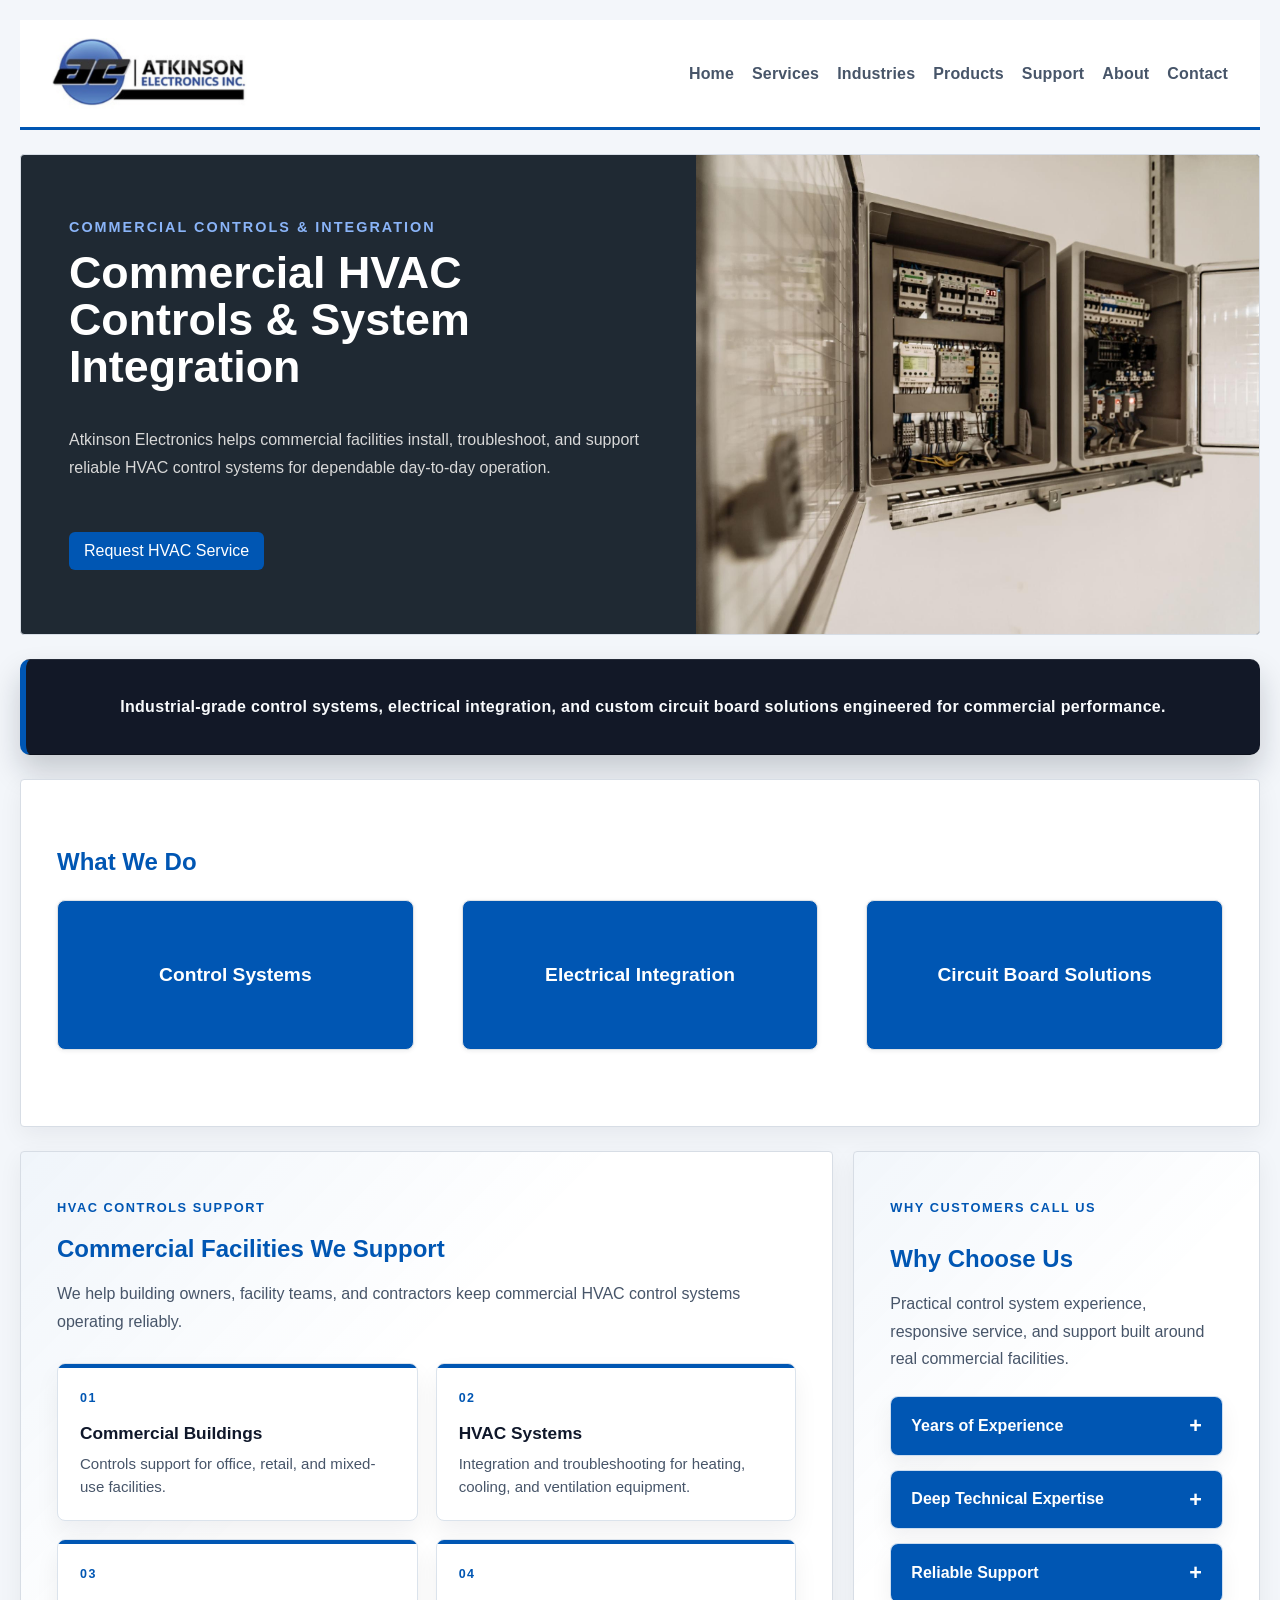
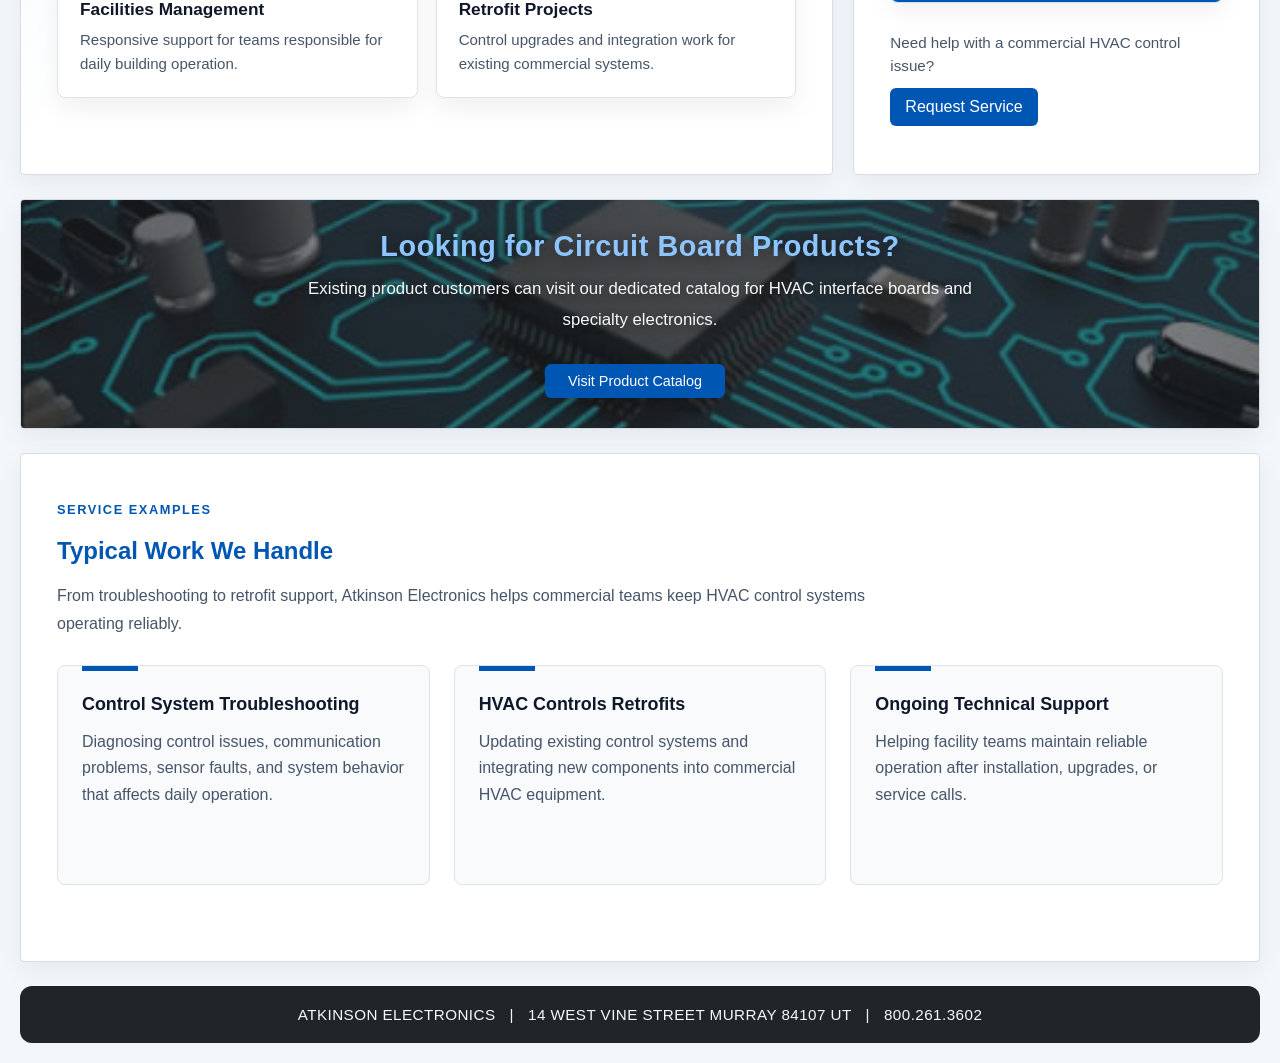
==== index.html @ 96c3cf8e "Changed website" ====
<!DOCTYPE html>
<html lang="en">
<head>
  <meta charset="UTF-8" />
  <meta name="viewport" content="width=device-width, initial-scale=1.0"/>
  <title>Atkinson Electronics</title>
  <link rel="stylesheet" href="styles.css">
</head>
<body>
  <div class="container">
    <header class="topbar">
      <div class="brand-row">
        <a href="index.html"><img src="images/logo.png" alt="Atkinson Electronics Logo" class="logo"></a>
      </div>
      <button class="nav-toggle" type="button" aria-expanded="false" aria-controls="site-nav">
        Menu
      </button>
      <nav class="nav" id="site-nav">
        <a href="index.html" class="nav-item">Home</a>
        <a href="services.html" class="nav-item">Services</a>
        <a href="industries.html" class="nav-item">Industries</a>
        <a href="products.html" class="nav-item">Products</a>
        <a href="support.html" class="nav-item">Support</a>
        <a href="about.html" class="nav-item">About</a>
        <a href="contact.html" class="nav-item">Contact</a>
      </nav>
    </header>

    <section class="section hero-section">
      <div class="hero-copy">
        <div class="eyebrow">Commercial Controls & Integration</div>
        <h2>Commercial HVAC Controls & System Integration</h2>
        <p>Atkinson Electronics helps commercial facilities install, troubleshoot, and support reliable HVAC control systems for dependable day-to-day operation.</p>
        <div class="hero-actions">
          <a href="contact.html" class="btn">Request HVAC Service</a>
        </div>
      </div>
      <div class="hero-image">
        <img src="images/controlBox.jpeg" alt="Control Box">
      </div>
    </section>

    <section class="industrial-strip">
      <p>Industrial-grade control systems, electrical integration, and custom circuit board solutions engineered for commercial performance.</p>
    </section>

    <section class="section">
      <h2>What We Do</h2>
      <div class="grid grid-3">
        <div class="flip-card" tabindex="0">
          <div class="flip-card-inner">
            <div class="flip-card-face flip-card-front">
              <h3>Control Systems</h3>
            </div>
            <div class="flip-card-face flip-card-back">
              <p>Custom control solutions for automation and efficiency.</p>
            </div>
          </div>
        </div>
        <div class="flip-card" tabindex="0">
          <div class="flip-card-inner">
            <div class="flip-card-face flip-card-front">
              <h3>Electrical Integration</h3>
            </div>
            <div class="flip-card-face flip-card-back">
              <p>Seamless integration of electrical components.</p>
            </div>
          </div>
        </div>
        <div class="flip-card" tabindex="0">
          <div class="flip-card-inner">
            <div class="flip-card-face flip-card-front">
              <h3>Circuit Board Solutions</h3>
            </div>
            <div class="flip-card-face flip-card-back">
              <p>Design and manufacturing of specialty circuit boards.</p>
            </div>
          </div>
        </div>
      </div>
    </section>

    <section class="grid grid-2 home-info-grid">
      <div class="section support-section">
        <p class="section-kicker">HVAC controls support</p>
        <h2>Commercial Facilities We Support</h2>
        <p class="section-intro">We help building owners, facility teams, and contractors keep commercial HVAC control systems operating reliably.</p>
        <div class="grid support-grid">
          <div class="support-card">
            <span class="support-label">01</span>
            <h3>Commercial Buildings</h3>
            <p>Controls support for office, retail, and mixed-use facilities.</p>
          </div>
          <div class="support-card">
            <span class="support-label">02</span>
            <h3>HVAC Systems</h3>
            <p>Integration and troubleshooting for heating, cooling, and ventilation equipment.</p>
          </div>
          <div class="support-card">
            <span class="support-label">03</span>
            <h3>Facilities Management</h3>
            <p>Responsive support for teams responsible for daily building operation.</p>
          </div>
          <div class="support-card">
            <span class="support-label">04</span>
            <h3>Retrofit Projects</h3>
            <p>Control upgrades and integration work for existing commercial systems.</p>
          </div>
        </div>
      </div>
      <div class="section why-choose-section">
        <p class="section-kicker">Why customers call us</p>
        <h2>Why Choose Us</h2>
        <p class="section-intro">Practical control system experience, responsive service, and support built around real commercial facilities.</p>
        <div class="accordion">
          <details class="accordion-item">
            <summary>Years of Experience</summary>
            <p>Hands-on experience across commercial controls, HVAC systems, electrical integration, and specialty electronics.</p>
          </details>
          <details class="accordion-item">
            <summary>Deep Technical Expertise</summary>
            <p>Practical knowledge for designing, troubleshooting, and integrating control systems built for reliable daily operation.</p>
          </details>
          <details class="accordion-item">
            <summary>Reliable Support</summary>
            <p>Responsive service and ongoing technical support to help keep your systems running smoothly after installation.</p>
          </details>
        </div>
        <div class="why-cta">
          <p>Need help with a commercial HVAC control issue?</p>
          <a href="contact.html" class="btn">Request Service</a>
        </div>
      </div>
    </section>

    <section class="section section-bg-circuit-board">
      <h2>Looking for Circuit Board Products?</h2>
      <p>Existing product customers can visit our dedicated catalog for HVAC interface boards and specialty electronics.</p>
      <a href="https://atkinsonelectronics.com/" class="btn" target="_blank" rel="noopener">Visit Product Catalog</a>
    </section>

    <section class="section">
      <p class="section-kicker">Service examples</p>
      <h2>Typical Work We Handle</h2>
      <p class="section-intro">From troubleshooting to retrofit support, Atkinson Electronics helps commercial teams keep HVAC control systems operating reliably.</p>
      <div class="grid grid-3 work-grid">
        <div class="work-card">
          <h3>Control System Troubleshooting</h3>
          <p>Diagnosing control issues, communication problems, sensor faults, and system behavior that affects daily operation.</p>
        </div>
        <div class="work-card">
          <h3>HVAC Controls Retrofits</h3>
          <p>Updating existing control systems and integrating new components into commercial HVAC equipment.</p>
        </div>
        <div class="work-card">
          <h3>Ongoing Technical Support</h3>
          <p>Helping facility teams maintain reliable operation after installation, upgrades, or service calls.</p>
        </div>
      </div>
    </section>

    <footer class="site-footer">
      <p class="footer-text">ATKINSON ELECTRONICS &nbsp; | &nbsp; 14 WEST VINE STREET MURRAY 84107 UT &nbsp; | &nbsp; 800.261.3602</p>
    </footer>
  </div>
  <script src="script.js"></script>
</body>
</html>
---- styles.css ----
body {
  font-family: Arial, sans-serif;
  background: #f3f6fa;
  margin: 0;
  padding: 20px;
  color: #212529;
}

* {
  box-sizing: border-box;
}

img {
  display: block;
  max-width: 100%;
}

.container {
  max-width: 1280px;
  margin: auto;
  display: flex;
  flex-direction: column;
  gap: 24px;
  overflow: visible;
}

.section {
  background: white;
  padding: 48px 36px;
  border-radius: 4px;
  box-shadow: 0 8px 24px rgba(15,23,42,0.06);
  border: 1px solid #d7dde5;
}

.section > .grid {
  margin-top: 24px;
  margin-bottom: 28px;
}

.topbar {
  display: flex;
  align-items: center;
  justify-content: space-between;
  background: #ffffff;
  padding: 18px 32px;
  border-radius: 0;
  border-bottom: 3px solid #0056b3;
  box-shadow: none;
}

.brand-row {
  display: flex;
  align-items: center;
  gap: 18px;
}

.logo {
  max-width: 200px;
  height: auto;
}

.brand-row h1 {
  margin: 0;
  color: #0f172a;
  font-size: 1.55rem;
}

.brand-row p {
  margin: 4px 0 0;
  color: #475569;
  font-size: 0.95rem;
}
.hero-section {
  display: grid;
  grid-template-columns: 1.2fr 1fr;
  align-items: stretch;
  gap: 0;
  padding: 0;
  background: #1f2933;
  color: #fff;
  min-height: 430px;
  overflow: hidden;
  border-radius: 4px;
  box-shadow: none;
  width: 100%;
  margin: 0;
}

.hero-copy {
  padding: 64px 48px;
  display: flex;
  flex-direction: column;
  justify-content: center;
}

.hero-copy .eyebrow {
  display: inline-block;
  margin-bottom: 14px;
  color: #8ab4f8;
  font-size: 0.9rem;
  font-weight: 700;
  letter-spacing: 0.14em;
  text-transform: uppercase;
}

.hero-copy h2 {
  font-size: 2.8rem;
  line-height: 1.05;
  margin: 0 0 20px;
  color: #ffffff;
}

.hero-copy p {
  color: #d8d8d8;
  font-size: 1rem;
  line-height: 1.75;
  max-width: 620px;
}

.hero-actions {
  margin-top: 24px;
}

.hero-image {
  display: block;
  overflow: hidden;
  margin: 0;
  border-radius: 0;
}

.hero-image img {
  width: 100%;
  height: 100%;
  object-fit: cover;
  border-radius: 0;
}
.industrial-strip {
  background: #121827;
  color: #f8fafc;
  padding: 22px 28px;
  border-radius: 10px;
  border-left: 6px solid #0056b3;
  border-top: 1px solid rgba(255,255,255,0.08);
  border-bottom: 1px solid rgba(0,0,0,0.28);
  text-align: center;
  font-size: 1rem;
  font-weight: 600;
  letter-spacing: 0.02em;
  box-shadow: 0 16px 30px rgba(15,23,42,0.2);
}

@media (max-width: 900px) {
  .hero-section {
    grid-template-columns: 1fr;
    min-height: 0;
  }

  .hero-image {
    min-height: 260px;
  }

  .hero-image img {
    min-height: 260px;
  }
}

.grid {
  display: grid;
  gap: 20px;
}

.grid > * {
  min-width: 0;
}

.grid-2 {
  grid-template-columns: 2fr 1fr;
}

.grid-3 {
  grid-template-columns: repeat(auto-fit, minmax(min(100%, 260px), 1fr));
  gap: 48px;
  justify-items: stretch;
}

.flip-card {
  perspective: 2200px;
  width: 100%;
  height: 150px;
  position: relative;
  z-index: 1;
}

.flip-card:hover,
.flip-card:focus-within {
  z-index: 10;
}

.flip-card-inner {
  position: relative;
  width: 100%;
  height: 100%;
  transition: transform 0.6s ease;
  transform-style: preserve-3d;
  transform-origin: center center;
}

.flip-card:hover .flip-card-inner,
.flip-card:focus-within .flip-card-inner {
  transform: rotateY(180deg);
}

.flip-card-face {
  position: absolute;
  top: 0;
  left: 0;
  box-sizing: border-box;
  width: 100%;
  height: 100%;
  display: flex;
  align-items: center;
  justify-content: center;
  padding: 18px;
  border-radius: 8px;
  border: 1px solid #dee2e6;
  background: #0056b3;
  box-shadow: 0 1px 4px rgba(15,23,42,0.08);
  backface-visibility: hidden;
  -webkit-backface-visibility: hidden;

}

.flip-card-front {
  color: #ffffff;
}

.flip-card-front h3 {
  margin: 0;
  font-size: 1.2rem;
}

.flip-card-back {
  transform: rotateY(180deg);
  background: #004a99;
  color: #ffffff;
}

.flip-card-back p {
  margin: 0;
  line-height: 1.7;
}

.card {
  background: #f8f9fa;
  border: 1px solid #dee2e6;
  padding: 15px;
  border-radius: 8px;
  text-align: center;
}

.section-intro {
  max-width: 820px;
  margin: -2px 0 28px;
  color: #475569;
  line-height: 1.7;
}

.section-kicker {
  margin: 0 0 10px;
  color: #0056b3;
  font-size: 0.8rem;
  font-weight: 800;
  letter-spacing: 0.12em;
  text-transform: uppercase;
}

.support-section {
  background:
    linear-gradient(135deg, rgba(0, 86, 179, 0.06), rgba(255, 255, 255, 0) 42%),
    #ffffff;
}

.support-grid {
  grid-template-columns: repeat(2, minmax(0, 1fr));
  gap: 18px;
}

.support-card {
  position: relative;
  overflow: hidden;
  min-height: 150px;
  background: #ffffff;
  border: 1px solid #dbe3ec;
  border-radius: 8px;
  padding: 24px 22px 22px;
  text-align: left;
  box-shadow: 0 12px 24px rgba(15, 23, 42, 0.06);
}

.support-card::before {
  content: "";
  position: absolute;
  inset: 0 0 auto;
  height: 4px;
  background: #0056b3;
}

.support-label {
  display: inline-block;
  margin-bottom: 18px;
  color: #0056b3;
  font-size: 0.78rem;
  font-weight: 800;
  letter-spacing: 0.12em;
}

.support-card h3 {
  margin: 0 0 8px;
  color: #0f172a;
  font-size: 1.08rem;
}

.support-card p {
  margin: 0;
  color: #475569;
  font-size: 0.94rem;
  line-height: 1.55;
}

.home-info-grid {
  align-items: stretch;
}

.home-info-grid > .section {
  height: 100%;
}

.why-choose-section {
  background:
    linear-gradient(135deg, rgba(0, 86, 179, 0.05), rgba(255, 255, 255, 0) 44%),
    #ffffff;
  display: flex;
  flex-direction: column;
}

.why-choose-section .section-intro {
  margin-bottom: 24px;
}

.why-cta {
  margin-top: auto;
  padding-top: 28px;
}

.why-cta p {
  margin: 0 0 10px;
  color: #475569;
  font-size: 0.95rem;
  line-height: 1.55;
}

.why-cta .btn {
  margin: 0;
}

.work-grid {
  gap: 24px;
}

.work-card {
  position: relative;
  min-height: 220px;
  background: #f8fafc;
  border: 1px solid #dbe3ec;
  border-radius: 8px;
  padding: 28px 24px;
  text-align: left;
  overflow: hidden;
}

.work-card::before {
  content: "";
  position: absolute;
  left: 24px;
  top: 0;
  width: 56px;
  height: 5px;
  background: #0056b3;
}

.work-card h3 {
  margin: 0 0 14px;
  color: #0f172a;
  font-size: 1.12rem;
}

.work-card p {
  margin: 0;
  color: #475569;
  line-height: 1.65;
}

.accordion {
  display: grid;
  gap: 14px;
}

.accordion-item {
  background: #ffffff;
  border: 1px solid rgba(0, 86, 179, 0.2);
  border-radius: 8px;
  overflow: hidden;
  box-shadow: 0 10px 22px rgba(15, 23, 42, 0.06);
}

.accordion-item summary {
  display: flex;
  align-items: center;
  justify-content: space-between;
  gap: 16px;
  padding: 18px 20px;
  background: #0056b3;
  color: #ffffff;
  font-weight: 700;
  cursor: pointer;
  list-style: none;
  outline: none;
  transition: background 0.2s ease;
}

.accordion-item summary::-webkit-details-marker {
  display: none;
}

.accordion-item summary:focus-visible {
  box-shadow: inset 0 0 0 3px rgba(255, 255, 255, 0.35);
}

.accordion-item summary::after {
  content: "+";
  flex: 0 0 auto;
  color: #ffffff;
  font-size: 1.35rem;
  line-height: 1;
}

.accordion-item summary:hover {
  background: #004a99;
}

.accordion-item[open] summary {
  background: linear-gradient(135deg, #004a99, #003f80);
  color: #ffffff;
}

.accordion-item[open] summary::after {
  content: "-";
  color: #ffffff;
}

.accordion-item p {
  margin: 0;
  padding: 18px 20px 20px;
  color: #334155;
  line-height: 1.65;
}

.btn {
  background: #0056b3;
  color: white;
  border: none;
  padding: 10px 15px;
  display: inline-block;
  border-radius: 6px;
  margin-right: 10px;
  margin-top: 10px;
  text-decoration: none;
  cursor: pointer;
}

.btn:hover {
  background: #004085;
}

.nav {
  display: flex;
  flex-wrap: wrap;
  gap: 18px;
  justify-content: flex-end;
  align-items: center;
}

.nav-toggle {
  display: none;
  background: #0056b3;
  color: #ffffff;
  border: 0;
  border-radius: 6px;
  padding: 10px 14px;
  font: inherit;
  font-weight: 700;
  cursor: pointer;
}

.nav-toggle:hover {
  background: #004085;
}

.nav-item {
  padding: 0;
  border-radius: 0;
  background: transparent;
  border: none;
  text-decoration: none;
  color: #475569;
  font-weight: 600;
  letter-spacing: 0.01em;
  transition: color 0.2s ease;
}

.nav-item:hover {
  color: #0f172a;
  text-decoration: underline;
}

h1, h2 {
  color: #0056b3;
  line-height: 1.15;
}

.section-bg-circuit-board {
  background: linear-gradient(rgba(33,37,41,0.6), rgba(33,37,41,0.6)), url("images/circuitBoard.png");
  background-size: cover;
  background-position: center;
  color: #f8f9fa;
  padding: 30px;
  min-height: 210px;
  display: flex;
  flex-direction: column;
  justify-content: center;
  align-items: center;
  text-align: center;
}

.section-bg-circuit-board h2 {
  font-size: 1.8rem;
  font-weight: 800;
  margin: 0 0 0.7rem;
  color: #8ec5ff;
  text-shadow: 0 3px 15px rgba(0,0,0,0.45);
  letter-spacing: 0.02em;
}

.section-bg-circuit-board p {
  font-size: 1.05rem;
  line-height: 1.8;
  max-width: 720px;
  text-shadow: 0 2px 10px rgba(0,0,0,0.35);
  margin: 0 auto 1.2rem;
}

.section-bg-circuit-board .btn {
  background: #0056b3;
  color: white;
  box-shadow: 0 6px 18px rgba(0,0,0,0.18);
  padding: 9px 16px;
  font-size: 0.9rem;
  min-width: 180px;
}

.section-bg-circuit-board .btn:hover {
  background: #004085;
}

.site-footer {
  background: #212529;
  color: #f8f9fa;
  text-align: center;
  padding: 20px;
  border-radius: 12px;
}

.footer-text {
  margin: 0;
  font-size: 0.95rem;
  letter-spacing: 0.03em;
  overflow-wrap: anywhere;
}

@media (max-width: 900px) {
  body {
    padding: 14px;
  }

  .container {
    gap: 18px;
  }

  .topbar {
    flex-direction: column;
    align-items: center;
    gap: 18px;
    padding: 18px;
  }

  .logo {
    max-width: 180px;
  }

  .nav {
    justify-content: center;
    gap: 10px 16px;
  }

  .nav-item {
    font-size: 0.95rem;
  }

  .section {
    padding: 34px 24px;
  }

  .hero-copy {
    padding: 42px 28px;
  }

  .hero-copy h2 {
    font-size: 2.15rem;
  }

  .grid-2 {
    grid-template-columns: 1fr;
  }

  .grid-3 {
    gap: 20px;
  }

  .support-grid {
    grid-template-columns: 1fr;
  }

  .section-bg-circuit-board h2 {
    font-size: 1.7rem;
  }
}

@media (max-width: 560px) {
  body {
    padding: 10px;
  }

  .container {
    gap: 14px;
  }

  .topbar {
    align-items: stretch;
    gap: 12px;
    padding: 16px 12px;
  }

  .brand-row {
    justify-content: center;
  }

  .nav-toggle {
    display: block;
    width: 100%;
  }

  .nav {
    display: none;
    width: 100%;
    gap: 0;
    border: 1px solid #d7dde5;
    border-radius: 8px;
    overflow: hidden;
  }

  .nav.is-open {
    display: grid;
  }

  .nav-item {
    display: block;
    padding: 12px 14px;
    background: #ffffff;
    border-bottom: 1px solid #e5e7eb;
    font-size: 0.9rem;
  }

  .nav-item:last-child {
    border-bottom: 0;
  }

  .nav-item:hover {
    background: #f8fafc;
    text-decoration: none;
  }

  .section {
    padding: 28px 18px;
  }

  .section > .grid {
    margin-bottom: 12px;
  }

  .section-intro {
    margin-bottom: 22px;
  }

  .support-card {
    min-height: 0;
    padding: 22px 18px 20px;
  }

  .support-label {
    margin-bottom: 14px;
  }

  .why-cta {
    padding-top: 22px;
  }

  .hero-copy {
    padding: 34px 22px;
  }

  .hero-copy .eyebrow {
    font-size: 0.78rem;
    line-height: 1.4;
  }

  .hero-copy h2 {
    font-size: 1.85rem;
    line-height: 1.12;
  }

  .hero-copy p {
    font-size: 0.95rem;
    line-height: 1.65;
  }

  .hero-actions {
    display: grid;
    gap: 10px;
  }

  .btn {
    width: 100%;
    margin: 0;
    text-align: center;
  }

  .hero-image {
    min-height: 220px;
  }

  .hero-image img {
    min-height: 220px;
  }

  .industrial-strip {
    padding: 18px;
    font-size: 0.95rem;
  }

  .accordion-item summary {
    align-items: flex-start;
    padding: 14px;
    font-size: 0.98rem;
  }

  .accordion-item p {
    padding: 14px;
  }

  .section-bg-circuit-board {
    min-height: 190px;
    padding: 28px 20px;
  }

  .section-bg-circuit-board h2 {
    font-size: 1.45rem;
  }

  .footer-text {
    font-size: 0.82rem;
    line-height: 1.6;
  }
}
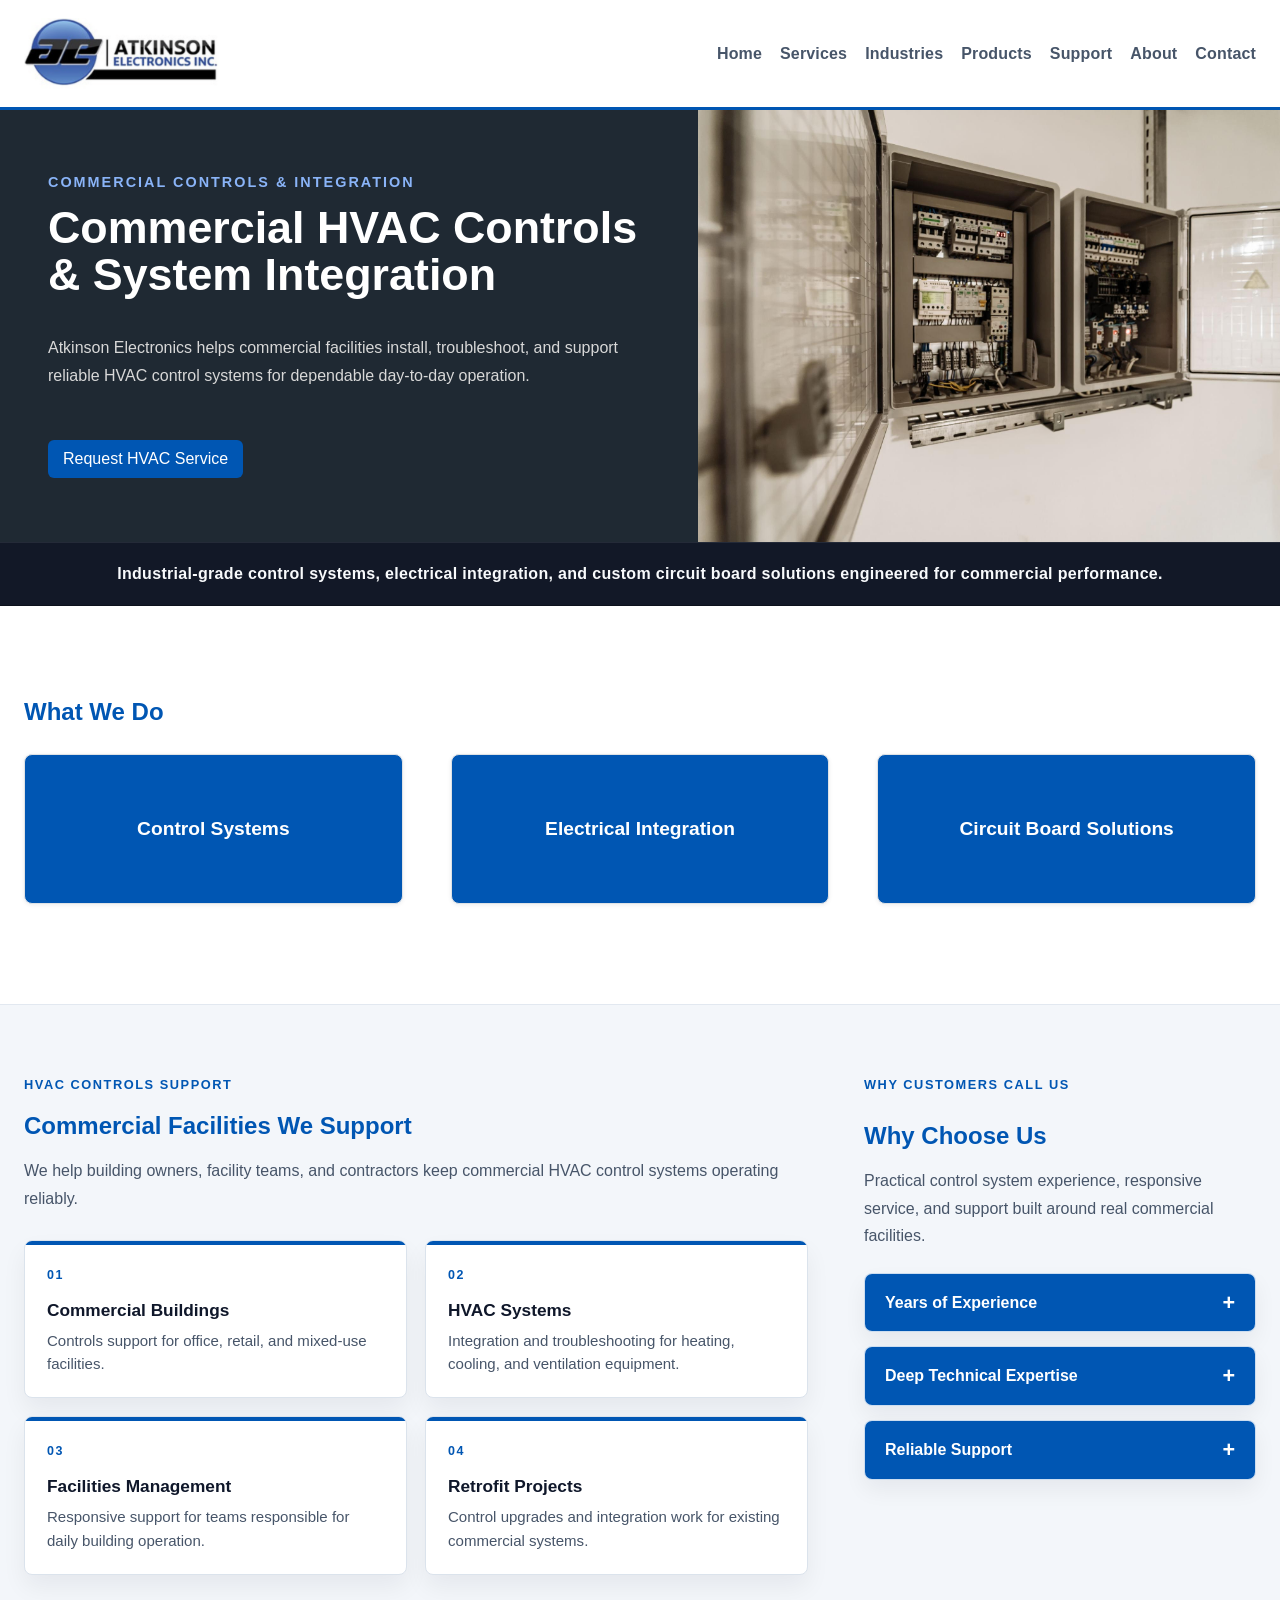
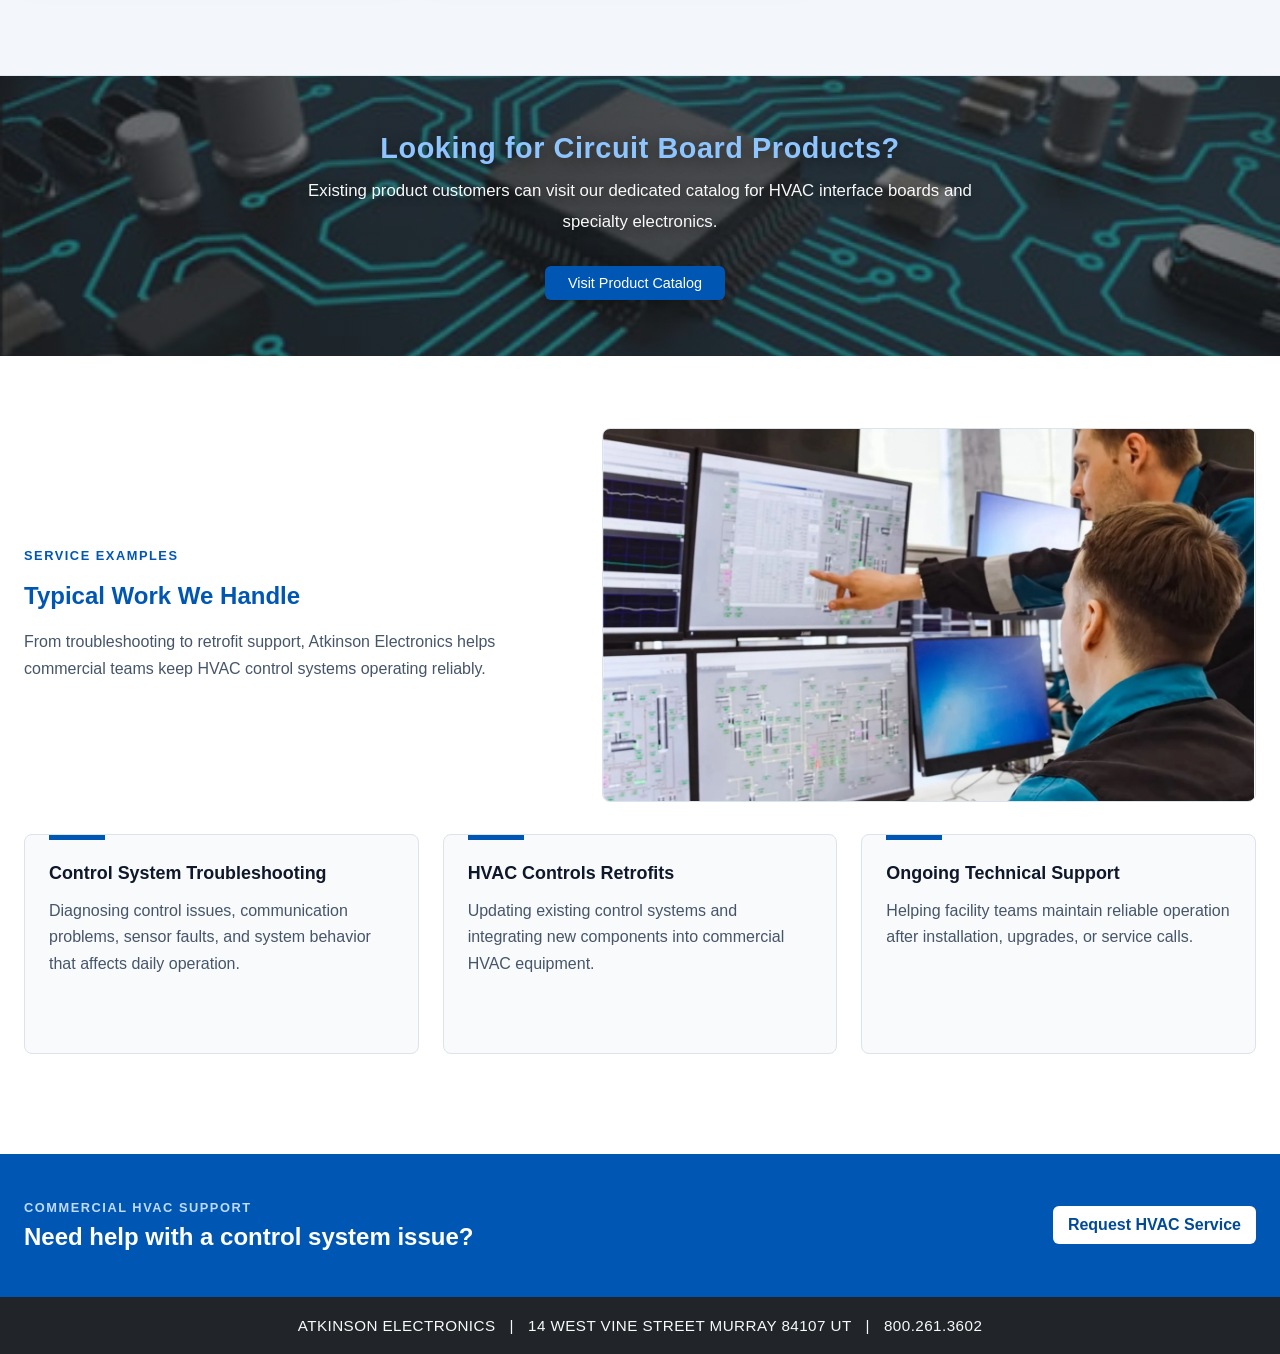
==== commit 630e144f: "Expanded home page, added picture" ====
--- a/index.html
+++ b/index.html
@@ -6,7 +6,7 @@
   <title>Atkinson Electronics</title>
   <link rel="stylesheet" href="styles.css">
 </head>
-<body>
+<body class="home-page">
   <div class="container">
     <header class="topbar">
       <div class="brand-row">
@@ -28,8 +28,8 @@
 
     <section class="section hero-section">
       <div class="hero-copy">
-        <div class="eyebrow">Commercial Controls & Integration</div>
-        <h2>Commercial HVAC Controls & System Integration</h2>
+        <div class="eyebrow">Commercial Controls &amp; Integration</div>
+        <h2>Commercial HVAC Controls &amp; System Integration</h2>
         <p>Atkinson Electronics helps commercial facilities install, troubleshoot, and support reliable HVAC control systems for dependable day-to-day operation.</p>
         <div class="hero-actions">
           <a href="contact.html" class="btn">Request HVAC Service</a>
@@ -44,7 +44,7 @@
       <p>Industrial-grade control systems, electrical integration, and custom circuit board solutions engineered for commercial performance.</p>
     </section>
 
-    <section class="section">
+    <section class="section what-we-do-section page-band-white">
       <h2>What We Do</h2>
       <div class="grid grid-3">
         <div class="flip-card" tabindex="0">
@@ -80,7 +80,7 @@
       </div>
     </section>
 
-    <section class="grid grid-2 home-info-grid">
+    <section class="grid grid-2 home-info-grid page-band-soft">
       <div class="section support-section">
         <p class="section-kicker">HVAC controls support</p>
         <h2>Commercial Facilities We Support</h2>
@@ -126,10 +126,6 @@
             <p>Responsive service and ongoing technical support to help keep your systems running smoothly after installation.</p>
           </details>
         </div>
-        <div class="why-cta">
-          <p>Need help with a commercial HVAC control issue?</p>
-          <a href="contact.html" class="btn">Request Service</a>
-        </div>
       </div>
     </section>
 
@@ -139,10 +135,18 @@
       <a href="https://atkinsonelectronics.com/" class="btn" target="_blank" rel="noopener">Visit Product Catalog</a>
     </section>
 
-    <section class="section">
-      <p class="section-kicker">Service examples</p>
-      <h2>Typical Work We Handle</h2>
-      <p class="section-intro">From troubleshooting to retrofit support, Atkinson Electronics helps commercial teams keep HVAC control systems operating reliably.</p>
+    <section class="section work-section">
+      <div class="work-intro">
+        <div class="work-intro-copy">
+          <p class="section-kicker">Service examples</p>
+          <h2>Typical Work We Handle</h2>
+          <p class="section-intro">From troubleshooting to retrofit support, Atkinson Electronics helps commercial teams keep HVAC control systems operating reliably.</p>
+        </div>
+        <figure class="work-image">
+          <!-- Replace this temporary image with a real Atkinson Electronics project photo. -->
+          <img src="images/EmployeeWorking.jpeg" alt="Employee working on a screen with a control system interface" />
+        </figure>
+      </div>
       <div class="grid grid-3 work-grid">
         <div class="work-card">
           <h3>Control System Troubleshooting</h3>
@@ -159,6 +163,16 @@
       </div>
     </section>
 
+    <section class="service-cta">
+      <div class="service-cta-inner band-inner">
+        <div>
+          <p class="section-kicker">Commercial HVAC support</p>
+          <h2>Need help with a control system issue?</h2>
+        </div>
+        <a href="contact.html" class="btn btn-light">Request HVAC Service</a>
+      </div>
+    </section>
+
     <footer class="site-footer">
       <p class="footer-text">ATKINSON ELECTRONICS &nbsp; | &nbsp; 14 WEST VINE STREET MURRAY 84107 UT &nbsp; | &nbsp; 800.261.3602</p>
     </footer>
--- a/styles.css
+++ b/styles.css
@@ -367,6 +367,33 @@
   gap: 24px;
 }
 
+.work-intro {
+  display: grid;
+  grid-template-columns: minmax(0, 0.9fr) minmax(360px, 1.1fr);
+  align-items: center;
+  gap: 42px;
+  margin-bottom: 32px;
+}
+
+.work-intro-copy .section-intro {
+  margin-bottom: 0;
+}
+
+.work-image {
+  aspect-ratio: 7 / 4;
+  height: auto;
+  margin: 0;
+  overflow: hidden;
+  border-radius: 8px;
+  border: 1px solid #dbe3ec;
+}
+
+.work-image img {
+  width: 100%;
+  height: 100%;
+  object-fit: contain;
+}
+
 .work-card {
   position: relative;
   min-height: 220px;
@@ -587,6 +614,142 @@
   overflow-wrap: anywhere;
 }
 
+/* Homepage bands span the viewport while their content stays readable. */
+.home-page {
+  --page-gutter: max(24px, calc((100vw - 1280px) / 2 + 24px));
+  padding: 0;
+  background: #ffffff;
+}
+
+.home-page .container {
+  max-width: none;
+  gap: 0;
+}
+
+.home-page .topbar {
+  width: 100%;
+  padding-right: var(--page-gutter);
+  padding-left: var(--page-gutter);
+}
+
+.band-inner {
+  width: min(calc(100% - 48px), 1280px);
+  margin-right: auto;
+  margin-left: auto;
+}
+
+.home-page .hero-section {
+  border: 0;
+  border-radius: 0;
+}
+
+.home-page .industrial-strip {
+  margin: 0;
+  border-right: 0;
+  border-left: 0;
+  border-radius: 0;
+  box-shadow: none;
+}
+
+.home-page .industrial-strip p {
+  max-width: 1280px;
+  margin: 0 auto;
+}
+
+.page-band-white {
+  background: #ffffff;
+}
+
+.page-band-soft {
+  background: #f3f6fa;
+  border-top: 1px solid #e2e8f0;
+  border-bottom: 1px solid #e2e8f0;
+}
+
+.what-we-do-section > .grid {
+  margin-top: 28px;
+}
+
+.home-page .what-we-do-section,
+.home-page .work-section {
+  width: 100%;
+  padding: 72px var(--page-gutter);
+  border: 0;
+  border-radius: 0;
+  box-shadow: none;
+}
+
+.home-page .home-info-grid {
+  gap: 56px;
+  width: 100%;
+  padding: 72px var(--page-gutter);
+}
+
+.home-page .home-info-grid > .section {
+  height: auto;
+  padding: 0;
+  background: transparent;
+  border: 0;
+  border-radius: 0;
+  box-shadow: none;
+}
+
+.home-page .why-choose-section {
+  background: transparent;
+}
+
+.home-page .section-bg-circuit-board {
+  min-height: 280px;
+  width: 100%;
+  padding: 48px var(--page-gutter);
+  border: 0;
+  border-radius: 0;
+  box-shadow: none;
+}
+
+.home-page .work-section {
+  background: transparent;
+}
+
+.service-cta {
+  padding: 46px 0;
+  background: #0056b3;
+  color: #ffffff;
+}
+
+.service-cta-inner {
+  display: flex;
+  align-items: center;
+  justify-content: space-between;
+  gap: 32px;
+}
+
+.service-cta .section-kicker {
+  margin-bottom: 8px;
+  color: #bfdbfe;
+}
+
+.service-cta h2 {
+  margin: 0;
+  color: #ffffff;
+}
+
+.service-cta .btn-light {
+  flex: 0 0 auto;
+  margin: 0;
+  background: #ffffff;
+  color: #004a99;
+  font-weight: 700;
+}
+
+.service-cta .btn-light:hover {
+  background: #eaf2fb;
+}
+
+.home-page .site-footer {
+  border-radius: 0;
+}
+
 @media (max-width: 900px) {
   body {
     padding: 14px;
@@ -638,6 +801,31 @@
 
   .support-grid {
     grid-template-columns: 1fr;
+  }
+
+  .home-page .what-we-do-section,
+  .home-page .home-info-grid,
+  .home-page .work-section {
+    padding-top: 56px;
+    padding-bottom: 56px;
+  }
+
+  .home-page .home-info-grid {
+    gap: 48px;
+  }
+
+  .work-intro {
+    grid-template-columns: 1fr;
+    gap: 24px;
+  }
+
+  .work-image {
+    height: auto;
+  }
+
+  .service-cta-inner {
+    align-items: flex-start;
+    flex-direction: column;
   }
 
   .section-bg-circuit-board h2 {
@@ -703,12 +891,40 @@
     padding: 28px 18px;
   }
 
+  .band-inner {
+    width: min(calc(100% - 32px), 1280px);
+  }
+
+  .home-page {
+    --page-gutter: 16px;
+  }
+
+  .home-page .topbar {
+    padding-right: 16px;
+    padding-left: 16px;
+  }
+
+  .home-page .what-we-do-section,
+  .home-page .home-info-grid,
+  .home-page .work-section {
+    padding-top: 44px;
+    padding-bottom: 44px;
+  }
+
   .section > .grid {
     margin-bottom: 12px;
   }
 
   .section-intro {
     margin-bottom: 22px;
+  }
+
+  .work-intro {
+    margin-bottom: 24px;
+  }
+
+  .work-image {
+    height: auto;
   }
 
   .support-card {
@@ -782,6 +998,10 @@
     padding: 28px 20px;
   }
 
+  .home-page .section-bg-circuit-board {
+    min-height: 230px;
+  }
+
   .section-bg-circuit-board h2 {
     font-size: 1.45rem;
   }
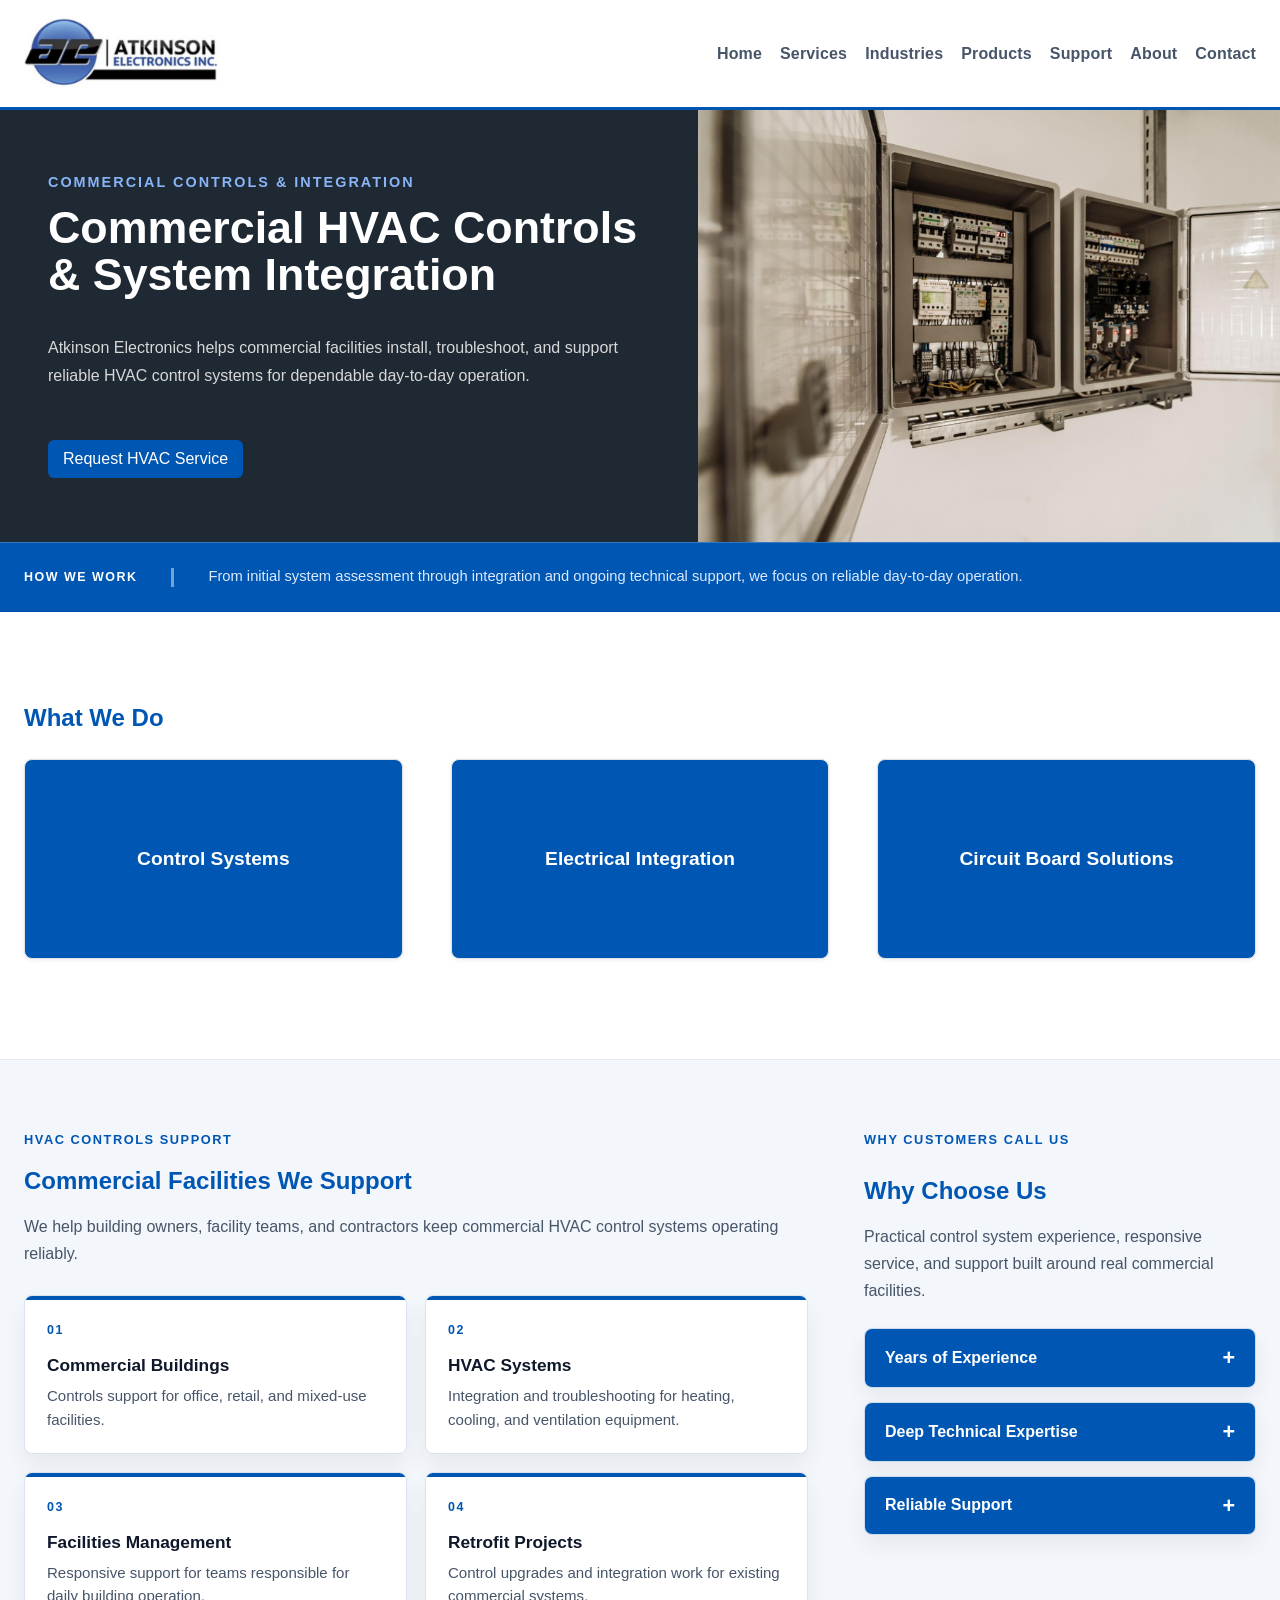
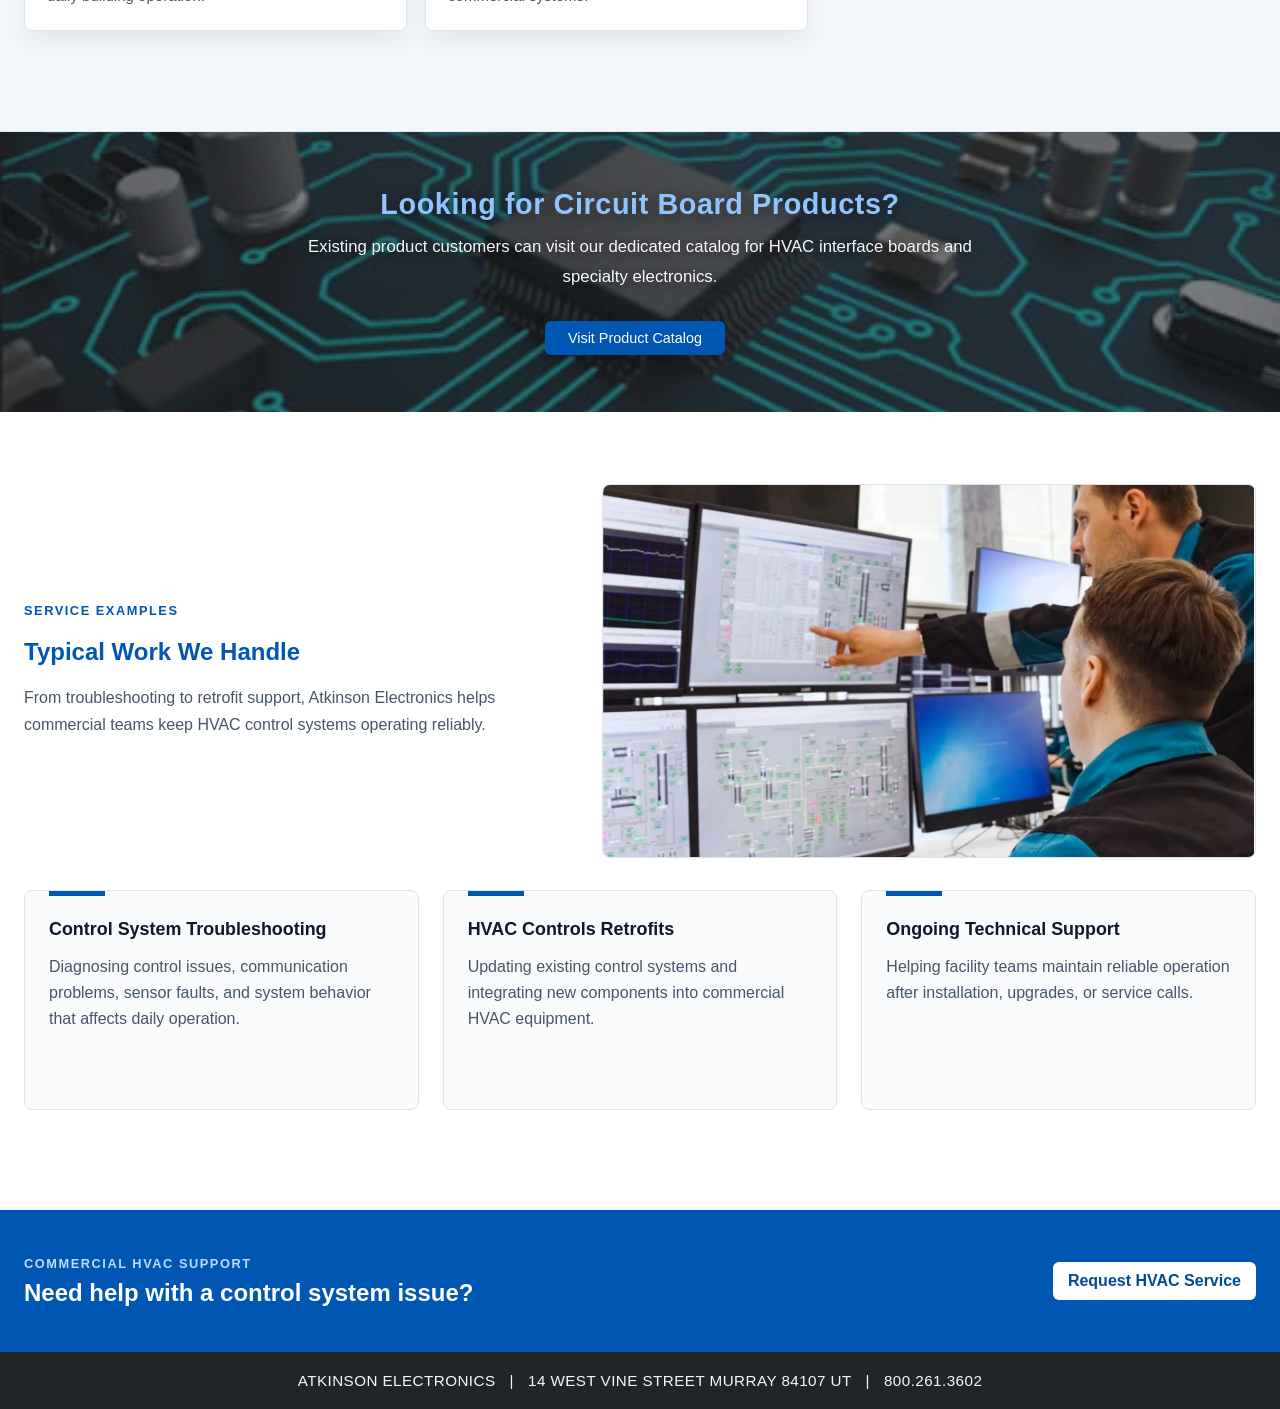
==== commit 594ace42: "added more images and did the service page" ====
--- a/index.html
+++ b/index.html
@@ -40,8 +40,11 @@
       </div>
     </section>
 
-    <section class="industrial-strip">
-      <p>Industrial-grade control systems, electrical integration, and custom circuit board solutions engineered for commercial performance.</p>
+    <section class="industrial-strip" aria-label="How we work">
+      <div class="industrial-strip-inner">
+        <strong class="industrial-strip-label">How We Work</strong>
+        <p>From initial system assessment through integration and ongoing technical support, we focus on reliable day-to-day operation.</p>
+      </div>
     </section>
 
     <section class="section what-we-do-section page-band-white">
@@ -53,7 +56,7 @@
               <h3>Control Systems</h3>
             </div>
             <div class="flip-card-face flip-card-back">
-              <p>Custom control solutions for automation and efficiency.</p>
+              <p>Commercial HVAC control solutions, including system setup, troubleshooting, and ongoing support for reliable daily operation.</p>
             </div>
           </div>
         </div>
@@ -63,7 +66,7 @@
               <h3>Electrical Integration</h3>
             </div>
             <div class="flip-card-face flip-card-back">
-              <p>Seamless integration of electrical components.</p>
+              <p>Integration of sensors, controllers, actuators, and related electrical components with new or existing commercial HVAC equipment.</p>
             </div>
           </div>
         </div>
@@ -73,7 +76,7 @@
               <h3>Circuit Board Solutions</h3>
             </div>
             <div class="flip-card-face flip-card-back">
-              <p>Design and manufacturing of specialty circuit boards.</p>
+              <p>Design and manufacturing of specialty circuit boards, including HVAC interface products for replacement and control applications.</p>
             </div>
           </div>
         </div>
--- a/styles.css
+++ b/styles.css
@@ -103,6 +103,7 @@
   text-transform: uppercase;
 }
 
+.hero-copy h1,
 .hero-copy h2 {
   font-size: 2.8rem;
   line-height: 1.05;
@@ -135,18 +136,43 @@
   border-radius: 0;
 }
 .industrial-strip {
-  background: #121827;
-  color: #f8fafc;
-  padding: 22px 28px;
+  background: #0056b3;
+  color: #ffffff;
+  padding: 0;
   border-radius: 10px;
-  border-left: 6px solid #0056b3;
-  border-top: 1px solid rgba(255,255,255,0.08);
-  border-bottom: 1px solid rgba(0,0,0,0.28);
-  text-align: center;
-  font-size: 1rem;
-  font-weight: 600;
-  letter-spacing: 0.02em;
-  box-shadow: 0 16px 30px rgba(15,23,42,0.2);
+  border-left: 6px solid #004a99;
+  border-top: 1px solid rgba(255, 255, 255, 0.2);
+  border-bottom: 1px solid rgba(0, 64, 133, 0.32);
+  box-shadow: none;
+}
+
+.industrial-strip-inner {
+  display: grid;
+  grid-template-columns: auto minmax(0, 1fr);
+  align-items: center;
+  gap: 34px;
+  width: min(calc(100% - 48px), 1280px);
+  margin: 0 auto;
+  padding: 22px 0;
+}
+
+.industrial-strip-label {
+  padding-right: 34px;
+  border-right: 3px solid rgba(255, 255, 255, 0.45);
+  color: #ffffff;
+  font-size: 0.78rem;
+  letter-spacing: 0.12em;
+  line-height: 1.5;
+  text-transform: uppercase;
+  white-space: nowrap;
+}
+
+.industrial-strip-inner p {
+  margin: 0;
+  color: #dbeafe;
+  font-size: 0.92rem;
+  font-weight: 400;
+  line-height: 1.6;
 }
 
 @media (max-width: 900px) {
@@ -186,7 +212,7 @@
 .flip-card {
   perspective: 2200px;
   width: 100%;
-  height: 150px;
+  height: 200px;
   position: relative;
   z-index: 1;
 }
@@ -240,13 +266,16 @@
 }
 
 .flip-card-back {
+  justify-content: flex-start;
   transform: rotateY(180deg);
   background: #004a99;
   color: #ffffff;
+  text-align: left;
 }
 
 .flip-card-back p {
   margin: 0;
+  font-size: 0.96rem;
   line-height: 1.7;
 }
 
@@ -550,7 +579,13 @@
   text-decoration: underline;
 }
 
-h1, h2 {
+.nav-item[aria-current="page"] {
+  color: #0056b3;
+  text-decoration: underline;
+}
+
+h1,
+h2 {
   color: #0056b3;
   line-height: 1.15;
 }
@@ -614,19 +649,22 @@
   overflow-wrap: anywhere;
 }
 
-/* Homepage bands span the viewport while their content stays readable. */
-.home-page {
+/* Full-width page bands keep content aligned to the same readable measure. */
+.home-page,
+.interior-page {
   --page-gutter: max(24px, calc((100vw - 1280px) / 2 + 24px));
   padding: 0;
   background: #ffffff;
 }
 
-.home-page .container {
+.home-page .container,
+.interior-page .container {
   max-width: none;
   gap: 0;
 }
 
-.home-page .topbar {
+.home-page .topbar,
+.interior-page .topbar {
   width: 100%;
   padding-right: var(--page-gutter);
   padding-left: var(--page-gutter);
@@ -638,22 +676,19 @@
   margin-left: auto;
 }
 
-.home-page .hero-section {
+.home-page .hero-section,
+.interior-page .hero-section {
   border: 0;
   border-radius: 0;
 }
 
-.home-page .industrial-strip {
+.home-page .industrial-strip,
+.interior-page .industrial-strip {
   margin: 0;
   border-right: 0;
   border-left: 0;
   border-radius: 0;
   box-shadow: none;
-}
-
-.home-page .industrial-strip p {
-  max-width: 1280px;
-  margin: 0 auto;
 }
 
 .page-band-white {
@@ -746,8 +781,288 @@
   background: #eaf2fb;
 }
 
-.home-page .site-footer {
+.home-page .site-footer,
+.interior-page .site-footer {
   border-radius: 0;
+}
+
+.interior-hero {
+  grid-template-columns: minmax(0, 1.05fr) minmax(320px, 0.95fr);
+  min-height: 360px;
+}
+
+.interior-hero .hero-copy {
+  padding-top: 52px;
+  padding-bottom: 52px;
+}
+
+.interior-hero .hero-copy h1 {
+  font-size: 2.35rem;
+}
+
+.services-page .interior-hero {
+  height: 360px;
+  min-height: 0;
+}
+
+.services-page .interior-hero .hero-copy {
+  padding-top: 36px;
+  padding-bottom: 36px;
+}
+
+.services-page .interior-hero .hero-copy h1 {
+  font-size: 1.95rem;
+}
+
+.services-page .interior-hero .hero-image,
+.services-page .interior-hero .hero-image img {
+  min-height: 0;
+}
+
+.services-page .interior-hero .hero-image {
+  background: #111827;
+}
+
+.services-page .interior-hero .hero-image img {
+  width: 100%;
+  height: 100%;
+  object-fit: cover;
+  object-position: center;
+  filter: saturate(0.92) contrast(0.96);
+}
+
+.services-section {
+  width: 100%;
+  padding: 72px var(--page-gutter);
+  border: 0;
+  border-radius: 0;
+  box-shadow: none;
+}
+
+.services-overview {
+  display: grid;
+  grid-template-columns: minmax(0, 0.9fr) minmax(320px, 0.65fr);
+  align-items: center;
+  gap: 40px;
+  margin-bottom: 34px;
+}
+
+.services-overview-copy .section-intro {
+  margin-bottom: 0;
+}
+
+.services-overview-media {
+  aspect-ratio: 16 / 9;
+  margin: 0;
+  overflow: hidden;
+  border: 1px solid #dbe3ec;
+  border-radius: 8px;
+  box-shadow: 0 14px 28px rgba(15, 23, 42, 0.08);
+}
+
+.services-overview-media img {
+  width: 100%;
+  height: 100%;
+  object-fit: cover;
+}
+
+.service-card-grid {
+  grid-template-columns: repeat(2, minmax(0, 1fr));
+  gap: 20px;
+  margin-top: 0;
+}
+
+.service-card {
+  position: relative;
+  min-height: 160px;
+  overflow: hidden;
+  padding: 24px 24px 22px;
+  background: #f8fafc;
+  border: 1px solid #dbe3ec;
+  border-radius: 8px;
+  text-align: left;
+  box-shadow: 0 12px 24px rgba(15, 23, 42, 0.06);
+}
+
+.service-card::before {
+  content: "";
+  position: absolute;
+  inset: 0 0 auto;
+  height: 5px;
+  background: #0056b3;
+}
+
+.service-card-header {
+  display: flex;
+  align-items: center;
+  justify-content: space-between;
+  gap: 16px;
+  margin-bottom: 18px;
+}
+
+.service-label {
+  display: block;
+  color: #0056b3;
+  font-size: 0.78rem;
+  font-weight: 800;
+  letter-spacing: 0.12em;
+}
+
+.service-icon {
+  display: inline-flex;
+  align-items: center;
+  justify-content: center;
+  flex: 0 0 auto;
+  width: 38px;
+  height: 38px;
+  background: #eaf2fb;
+  border: 1px solid #cfe0f4;
+  border-radius: 50%;
+  color: #0056b3;
+  font-size: 0.72rem;
+  font-weight: 800;
+  letter-spacing: 0.04em;
+}
+
+.service-card h3 {
+  margin: 0 0 10px;
+  color: #0f172a;
+  font-size: 1.12rem;
+}
+
+.service-card p {
+  margin: 0;
+  color: #475569;
+  line-height: 1.58;
+}
+
+.service-card-featured {
+  grid-column: 1 / -1;
+  display: grid;
+  grid-template-columns: minmax(320px, 0.48fr) minmax(0, 0.52fr);
+  align-items: stretch;
+  gap: 0;
+  min-height: 230px;
+  padding: 0;
+  background: #0056b3;
+  border-color: #0056b3;
+  color: #ffffff;
+}
+
+.service-card-featured::before {
+  background: rgba(255, 255, 255, 0.4);
+}
+
+.service-featured-media {
+  min-height: 230px;
+  margin: 0;
+  overflow: hidden;
+}
+
+.service-featured-media img {
+  width: 100%;
+  height: 100%;
+  object-fit: cover;
+}
+
+.service-featured-copy {
+  display: flex;
+  flex-direction: column;
+  justify-content: center;
+  padding: 34px 36px;
+}
+
+.service-card-featured .service-card-header {
+  margin-bottom: 20px;
+}
+
+.service-card-featured .service-label,
+.service-card-featured h3,
+.service-card-featured p {
+  color: #ffffff;
+}
+
+.service-card-featured .service-icon {
+  background: rgba(255, 255, 255, 0.15);
+  border-color: rgba(255, 255, 255, 0.32);
+  color: #ffffff;
+}
+
+.service-card-featured h3 {
+  margin-top: 0;
+}
+
+.service-card-featured p {
+  color: #dbeafe;
+}
+
+.service-process {
+  padding: 56px 0;
+}
+
+.service-process-header {
+  max-width: 760px;
+  margin-bottom: 26px;
+}
+
+.service-process-header .section-kicker,
+.service-process-header h2 {
+  margin: 0;
+}
+
+.service-process-header .section-kicker {
+  margin-bottom: 10px;
+}
+
+.service-process-header h2 {
+  max-width: 680px;
+}
+
+.service-process-steps {
+  display: grid;
+  grid-template-columns: repeat(3, minmax(0, 1fr));
+  gap: 18px;
+}
+
+.process-step {
+  position: relative;
+  min-height: 180px;
+  padding: 24px 22px;
+  background: #ffffff;
+  border: 1px solid #dbe3ec;
+  border-radius: 8px;
+  box-shadow: 0 12px 24px rgba(15, 23, 42, 0.05);
+}
+
+.process-step::before {
+  content: "";
+  position: absolute;
+  left: 22px;
+  top: 0;
+  width: 52px;
+  height: 5px;
+  background: #0056b3;
+}
+
+.process-step-number {
+  display: inline-block;
+  margin-bottom: 28px;
+  color: #0056b3;
+  font-size: 0.78rem;
+  font-weight: 800;
+  letter-spacing: 0.12em;
+}
+
+.process-step h3 {
+  margin: 0 0 10px;
+  color: #0f172a;
+  font-size: 1.08rem;
+}
+
+.process-step p {
+  margin: 0;
+  color: #475569;
+  line-height: 1.58;
 }
 
 @media (max-width: 900px) {
@@ -787,10 +1102,25 @@
     padding: 42px 28px;
   }
 
+  .hero-copy h1,
   .hero-copy h2 {
     font-size: 2.15rem;
   }
 
+  .interior-hero {
+    grid-template-columns: 1fr;
+    min-height: 0;
+  }
+
+  .services-page .interior-hero {
+    height: auto;
+  }
+
+  .interior-hero .hero-copy {
+    padding-top: 42px;
+    padding-bottom: 42px;
+  }
+
   .grid-2 {
     grid-template-columns: 1fr;
   }
@@ -805,7 +1135,8 @@
 
   .home-page .what-we-do-section,
   .home-page .home-info-grid,
-  .home-page .work-section {
+  .home-page .work-section,
+  .services-section {
     padding-top: 56px;
     padding-bottom: 56px;
   }
@@ -826,6 +1157,28 @@
   .service-cta-inner {
     align-items: flex-start;
     flex-direction: column;
+  }
+
+  .service-card-grid {
+    grid-template-columns: 1fr;
+  }
+
+  .services-overview {
+    grid-template-columns: 1fr;
+    gap: 24px;
+  }
+
+  .service-card-featured {
+    grid-column: auto;
+    grid-template-columns: 1fr;
+  }
+
+  .service-featured-media {
+    min-height: 220px;
+  }
+
+  .service-process-steps {
+    grid-template-columns: 1fr;
   }
 
   .section-bg-circuit-board h2 {
@@ -899,14 +1252,20 @@
     --page-gutter: 16px;
   }
 
-  .home-page .topbar {
+  .interior-page {
+    --page-gutter: 16px;
+  }
+
+  .home-page .topbar,
+  .interior-page .topbar {
     padding-right: 16px;
     padding-left: 16px;
   }
 
   .home-page .what-we-do-section,
   .home-page .home-info-grid,
-  .home-page .work-section {
+  .home-page .work-section,
+  .services-section {
     padding-top: 44px;
     padding-bottom: 44px;
   }
@@ -932,6 +1291,11 @@
     padding: 22px 18px 20px;
   }
 
+  .service-card {
+    min-height: 0;
+    padding: 26px 18px 22px;
+  }
+
   .support-label {
     margin-bottom: 14px;
   }
@@ -949,6 +1313,7 @@
     line-height: 1.4;
   }
 
+  .hero-copy h1,
   .hero-copy h2 {
     font-size: 1.85rem;
     line-height: 1.12;
@@ -979,8 +1344,22 @@
   }
 
   .industrial-strip {
-    padding: 18px;
     font-size: 0.95rem;
+  }
+
+  .industrial-strip-inner {
+    grid-template-columns: 1fr;
+    gap: 8px;
+    width: min(calc(100% - 32px), 1280px);
+    padding: 18px 0;
+  }
+
+  .industrial-strip-label {
+    padding-right: 0;
+    padding-bottom: 7px;
+    border-right: 0;
+    border-bottom: 3px solid rgba(255, 255, 255, 0.45);
+    white-space: normal;
   }
 
   .accordion-item summary {
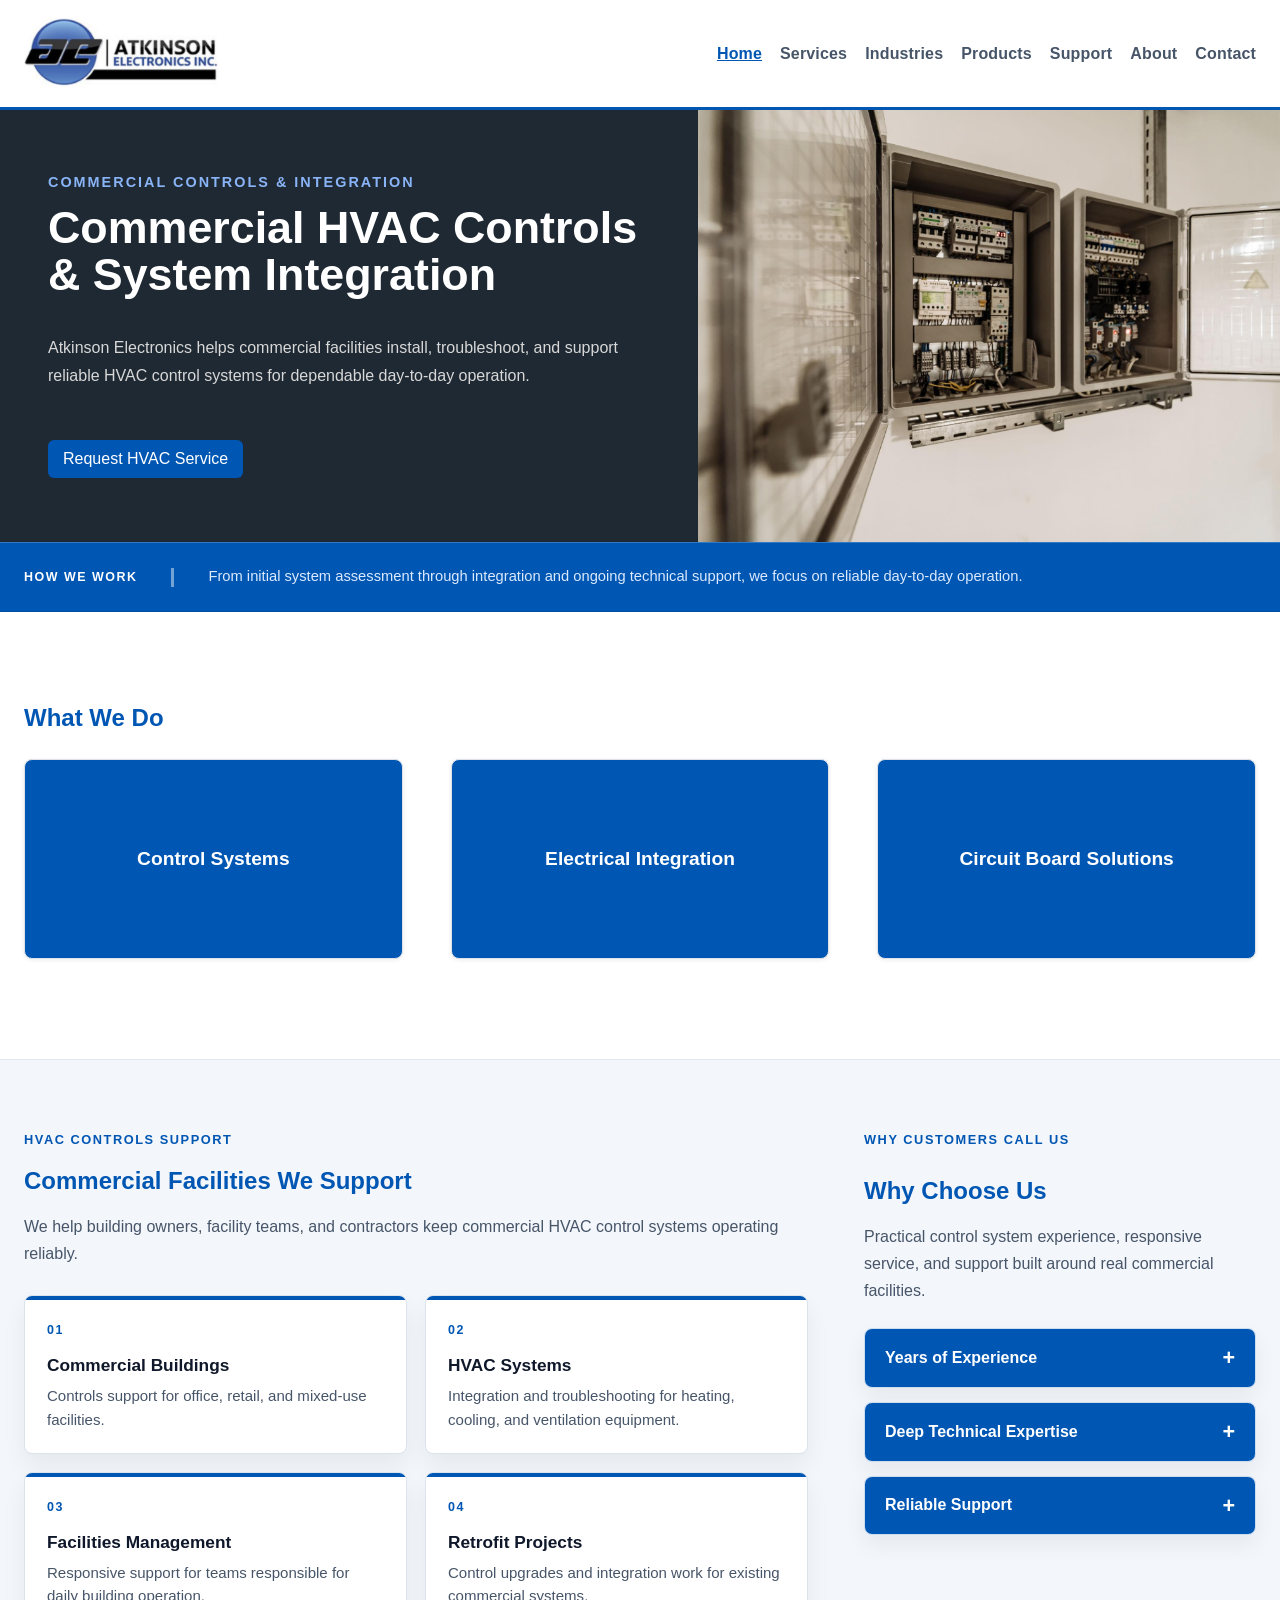
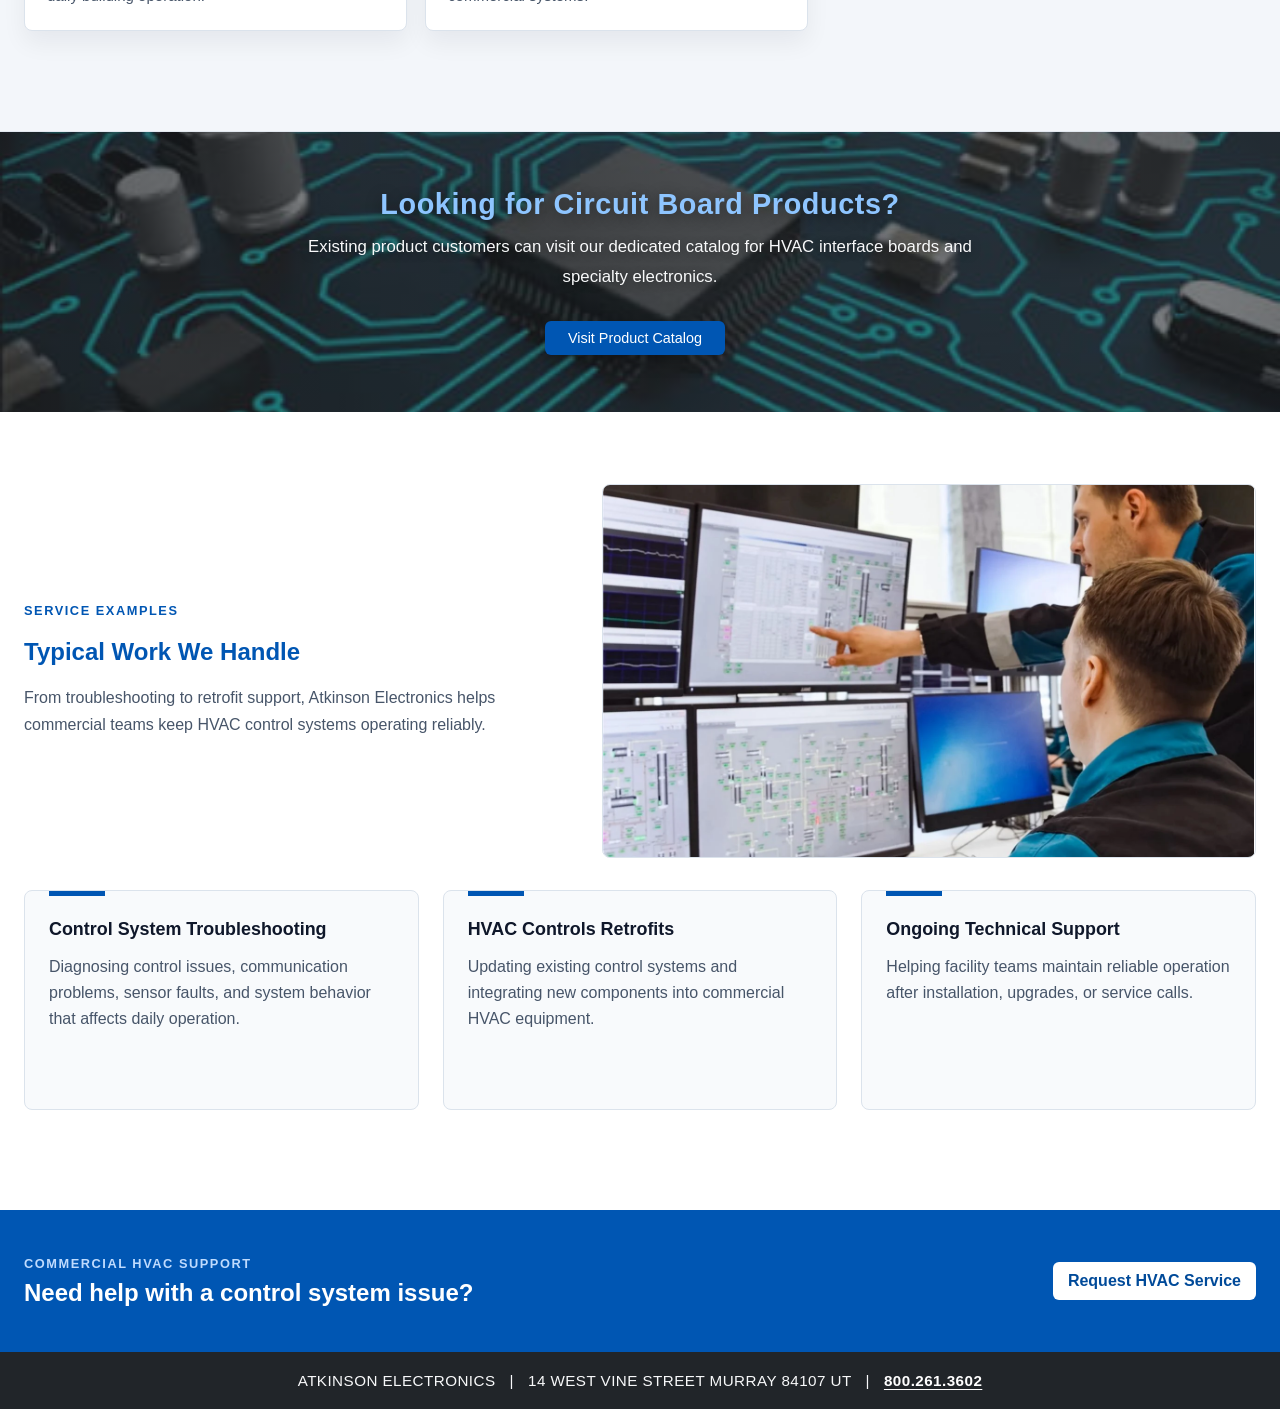
==== commit 3decd398: "changes to make it more efficient as well as added formspree" ====
--- a/index.html
+++ b/index.html
@@ -3,40 +3,43 @@
 <head>
   <meta charset="UTF-8" />
   <meta name="viewport" content="width=device-width, initial-scale=1.0"/>
-  <title>Atkinson Electronics</title>
+  <meta name="description" content="Commercial HVAC controls, system integration, troubleshooting, retrofits, and technical support from Atkinson Electronics in Murray, Utah.">
+  <title>Commercial HVAC Controls | Atkinson Electronics</title>
   <link rel="stylesheet" href="styles.css">
 </head>
 <body class="home-page">
+  <a class="skip-link" href="#main-content">Skip to main content</a>
   <div class="container">
     <header class="topbar">
       <div class="brand-row">
-        <a href="index.html"><img src="images/logo.png" alt="Atkinson Electronics Logo" class="logo"></a>
+        <a href="index.html"><img src="images/logo.png" alt="Atkinson Electronics Logo" class="logo" width="510" height="182" decoding="async"></a>
       </div>
       <button class="nav-toggle" type="button" aria-expanded="false" aria-controls="site-nav">
         Menu
       </button>
-      <nav class="nav" id="site-nav">
-        <a href="index.html" class="nav-item">Home</a>
+      <nav class="nav" id="site-nav" aria-label="Primary navigation">
+        <a href="index.html" class="nav-item" aria-current="page">Home</a>
         <a href="services.html" class="nav-item">Services</a>
         <a href="industries.html" class="nav-item">Industries</a>
-        <a href="products.html" class="nav-item">Products</a>
+        <a href="https://atkinsonelectronics.com/" class="nav-item">Products</a>
         <a href="support.html" class="nav-item">Support</a>
         <a href="about.html" class="nav-item">About</a>
         <a href="contact.html" class="nav-item">Contact</a>
       </nav>
     </header>
 
+    <main id="main-content">
     <section class="section hero-section">
       <div class="hero-copy">
         <div class="eyebrow">Commercial Controls &amp; Integration</div>
-        <h2>Commercial HVAC Controls &amp; System Integration</h2>
+        <h1>Commercial HVAC Controls &amp; System Integration</h1>
         <p>Atkinson Electronics helps commercial facilities install, troubleshoot, and support reliable HVAC control systems for dependable day-to-day operation.</p>
         <div class="hero-actions">
           <a href="contact.html" class="btn">Request HVAC Service</a>
         </div>
       </div>
       <div class="hero-image">
-        <img src="images/controlBox.jpeg" alt="Control Box">
+        <img src="images/controlBox.jpeg" alt="Commercial HVAC control panel" width="2048" height="1365" decoding="async" fetchpriority="high">
       </div>
     </section>
 
@@ -147,7 +150,7 @@
         </div>
         <figure class="work-image">
           <!-- Replace this temporary image with a real Atkinson Electronics project photo. -->
-          <img src="images/EmployeeWorking.jpeg" alt="Employee working on a screen with a control system interface" />
+          <img src="images/EmployeeWorking.jpeg" alt="Employee working on a screen with a control system interface" width="1400" height="800" loading="lazy" decoding="async" />
         </figure>
       </div>
       <div class="grid grid-3 work-grid">
@@ -175,9 +178,10 @@
         <a href="contact.html" class="btn btn-light">Request HVAC Service</a>
       </div>
     </section>
+    </main>
 
     <footer class="site-footer">
-      <p class="footer-text">ATKINSON ELECTRONICS &nbsp; | &nbsp; 14 WEST VINE STREET MURRAY 84107 UT &nbsp; | &nbsp; 800.261.3602</p>
+      <p class="footer-text">ATKINSON ELECTRONICS &nbsp; | &nbsp; 14 WEST VINE STREET MURRAY 84107 UT &nbsp; | &nbsp; <a href="tel:+18002613602">800.261.3602</a></p>
     </footer>
   </div>
   <script src="script.js"></script>
--- a/styles.css
+++ b/styles.css
@@ -8,6 +8,37 @@
 
 * {
   box-sizing: border-box;
+}
+
+.skip-link {
+  position: fixed;
+  top: 12px;
+  left: 12px;
+  z-index: 1000;
+  padding: 12px 16px;
+  background: #ffffff;
+  border: 2px solid #0056b3;
+  border-radius: 6px;
+  color: #0056b3;
+  font-weight: 700;
+  text-decoration: none;
+  transform: translateY(-160%);
+}
+
+.skip-link:focus {
+  transform: translateY(0);
+}
+
+a:focus-visible,
+button:focus-visible,
+input:focus-visible,
+select:focus-visible,
+textarea:focus-visible,
+summary:focus-visible,
+[tabindex]:focus-visible {
+  outline: 3px solid #111827;
+  outline-offset: 3px;
+  box-shadow: 0 0 0 2px #ffffff;
 }
 
 img {
@@ -649,6 +680,12 @@
   overflow-wrap: anywhere;
 }
 
+.footer-text a {
+  color: #ffffff;
+  font-weight: 700;
+  text-underline-offset: 3px;
+}
+
 /* Full-width page bands keep content aligned to the same readable measure. */
 .home-page,
 .interior-page {
@@ -769,6 +806,21 @@
   color: #ffffff;
 }
 
+.service-cta-contact {
+  margin: 12px 0 0;
+  color: #dbeafe;
+  line-height: 1.6;
+}
+
+.service-cta-contact a {
+  color: #ffffff;
+  font-weight: 700;
+}
+
+.service-cta-contact a:hover {
+  color: #ffffff;
+}
+
 .service-cta .btn-light {
   flex: 0 0 auto;
   margin: 0;
@@ -800,30 +852,30 @@
   font-size: 2.35rem;
 }
 
-.services-page .interior-hero {
+:is(.services-page, .industries-page, .support-page, .contact-page, .about-page) .interior-hero {
   height: 360px;
   min-height: 0;
 }
 
-.services-page .interior-hero .hero-copy {
+:is(.services-page, .industries-page, .support-page, .contact-page, .about-page) .interior-hero .hero-copy {
   padding-top: 36px;
   padding-bottom: 36px;
 }
 
-.services-page .interior-hero .hero-copy h1 {
+:is(.services-page, .industries-page, .support-page, .contact-page, .about-page) .interior-hero .hero-copy h1 {
   font-size: 1.95rem;
 }
 
-.services-page .interior-hero .hero-image,
-.services-page .interior-hero .hero-image img {
+:is(.services-page, .industries-page, .support-page, .contact-page, .about-page) .interior-hero .hero-image,
+:is(.services-page, .industries-page, .support-page, .contact-page, .about-page) .interior-hero .hero-image img {
   min-height: 0;
 }
 
-.services-page .interior-hero .hero-image {
+:is(.services-page, .industries-page, .support-page, .contact-page, .about-page) .interior-hero .hero-image {
   background: #111827;
 }
 
-.services-page .interior-hero .hero-image img {
+:is(.services-page, .industries-page, .support-page, .contact-page, .about-page) .interior-hero .hero-image img {
   width: 100%;
   height: 100%;
   object-fit: cover;
@@ -1024,6 +1076,190 @@
   gap: 18px;
 }
 
+.contact-section {
+  padding: 72px 0;
+}
+
+.contact-heading {
+  max-width: 760px;
+  margin-bottom: 32px;
+}
+
+.contact-heading h2,
+.contact-form-intro h2 {
+  margin-top: 0;
+}
+
+.contact-heading h2 {
+  margin-bottom: 12px;
+}
+
+.contact-heading > p:last-child {
+  margin: 0;
+  color: #475569;
+  line-height: 1.7;
+}
+
+.contact-info {
+  display: grid;
+  grid-template-columns: repeat(3, minmax(0, 1fr));
+  gap: 20px;
+  margin-bottom: 40px;
+}
+
+.contact-info-item {
+  position: relative;
+  min-height: 170px;
+  padding: 26px 24px;
+  overflow: hidden;
+  background: #ffffff;
+  border: 1px solid #dbe3ec;
+  border-radius: 8px;
+  box-shadow: 0 12px 24px rgba(15, 23, 42, 0.05);
+}
+
+.contact-info-item::before {
+  content: "";
+  position: absolute;
+  inset: 0 0 auto;
+  height: 5px;
+  background: #0056b3;
+}
+
+.contact-info-item h3 {
+  margin: 18px 0 10px;
+  color: #0f172a;
+}
+
+.contact-info-item p {
+  margin: 0;
+  color: #475569;
+  line-height: 1.65;
+}
+
+.contact-info-item a {
+  color: #0056b3;
+  font-weight: 700;
+}
+
+.contact-info-link {
+  font-size: 1.08rem;
+  text-decoration-thickness: 1px;
+  text-underline-offset: 3px;
+}
+
+.contact-form-layout {
+  display: grid;
+  grid-template-columns: minmax(240px, 0.58fr) minmax(480px, 1.42fr);
+  gap: 52px;
+  padding: 52px;
+  border: 1px solid #e2e8f0;
+  border-radius: 8px;
+}
+
+.contact-form-intro p:last-child {
+  color: #475569;
+  line-height: 1.7;
+}
+
+.contact-response-note {
+  margin-top: 26px;
+  padding-top: 22px;
+  border-top: 1px solid #cbd5e1;
+}
+
+.contact-response-note a {
+  color: #0056b3;
+  font-weight: 700;
+}
+
+.form-container {
+  padding: 30px;
+  background: #ffffff;
+  border: 1px solid #dbe3ec;
+  border-radius: 10px;
+  box-shadow: 0 16px 32px rgba(15, 23, 42, 0.07);
+}
+
+.form-required-note {
+  margin: 0 0 20px;
+  color: #64748b;
+  font-size: 0.85rem;
+  text-align: right;
+}
+
+.form-grid {
+  display: grid;
+  grid-template-columns: repeat(2, minmax(0, 1fr));
+  gap: 20px;
+}
+
+.form-group-full {
+  grid-column: 1 / -1;
+}
+
+.form-group {
+  margin: 0;
+}
+
+.form-group label {
+  display: block;
+  margin-bottom: 8px;
+  color: #111827;
+  font-weight: 600;
+}
+
+.form-group input,
+.form-group select,
+.form-group textarea {
+  width: 100%;
+  padding: 12px;
+  border: 1px solid #cbd5e1;
+  border-radius: 6px;
+  background: #ffffff;
+  font: inherit;
+}
+
+.form-group textarea {
+  min-height: 150px;
+  resize: vertical;
+}
+
+.form-group input:focus,
+.form-group select:focus,
+.form-group textarea:focus {
+  border-color: #0056b3;
+  outline: none;
+  box-shadow: 0 0 0 3px rgba(0, 86, 179, 0.12);
+}
+
+.form-submit {
+  width: 100%;
+  margin: 24px 0 0;
+  padding: 13px 18px;
+  font-weight: 700;
+}
+
+.form-submit:disabled {
+  cursor: wait;
+  opacity: 0.7;
+}
+
+.form-status {
+  min-height: 1.5em;
+  margin: 14px 0 0;
+  font-weight: 600;
+  line-height: 1.5;
+}
+
+.form-status-success {
+  color: #176b3a;
+}
+
+.form-status-error {
+  color: #a61b1b;
+}
+
 .process-step {
   position: relative;
   min-height: 180px;
@@ -1112,7 +1348,7 @@
     min-height: 0;
   }
 
-  .services-page .interior-hero {
+  :is(.services-page, .industries-page, .support-page, .contact-page, .about-page) .interior-hero {
     height: auto;
   }
 
@@ -1179,6 +1415,16 @@
 
   .service-process-steps {
     grid-template-columns: 1fr;
+  }
+
+  .contact-info,
+  .contact-form-layout {
+    grid-template-columns: 1fr;
+  }
+
+  .contact-form-layout {
+    gap: 28px;
+    padding: 32px;
   }
 
   .section-bg-circuit-board h2 {
@@ -1296,6 +1542,34 @@
     padding: 26px 18px 22px;
   }
 
+  .contact-section {
+    padding: 44px 0;
+  }
+
+  .contact-info {
+    grid-template-columns: 1fr;
+  }
+
+  .contact-form-layout {
+    padding: 22px 16px;
+  }
+
+  .form-container {
+    padding: 22px 18px;
+  }
+
+  .form-grid {
+    grid-template-columns: 1fr;
+  }
+
+  .form-group-full {
+    grid-column: auto;
+  }
+
+  .form-required-note {
+    text-align: left;
+  }
+
   .support-label {
     margin-bottom: 14px;
   }
@@ -1390,3 +1664,14 @@
     line-height: 1.6;
   }
 }
+
+@media (prefers-reduced-motion: reduce) {
+  *,
+  *::before,
+  *::after {
+    scroll-behavior: auto !important;
+    transition-duration: 0.01ms !important;
+    animation-duration: 0.01ms !important;
+    animation-iteration-count: 1 !important;
+  }
+}
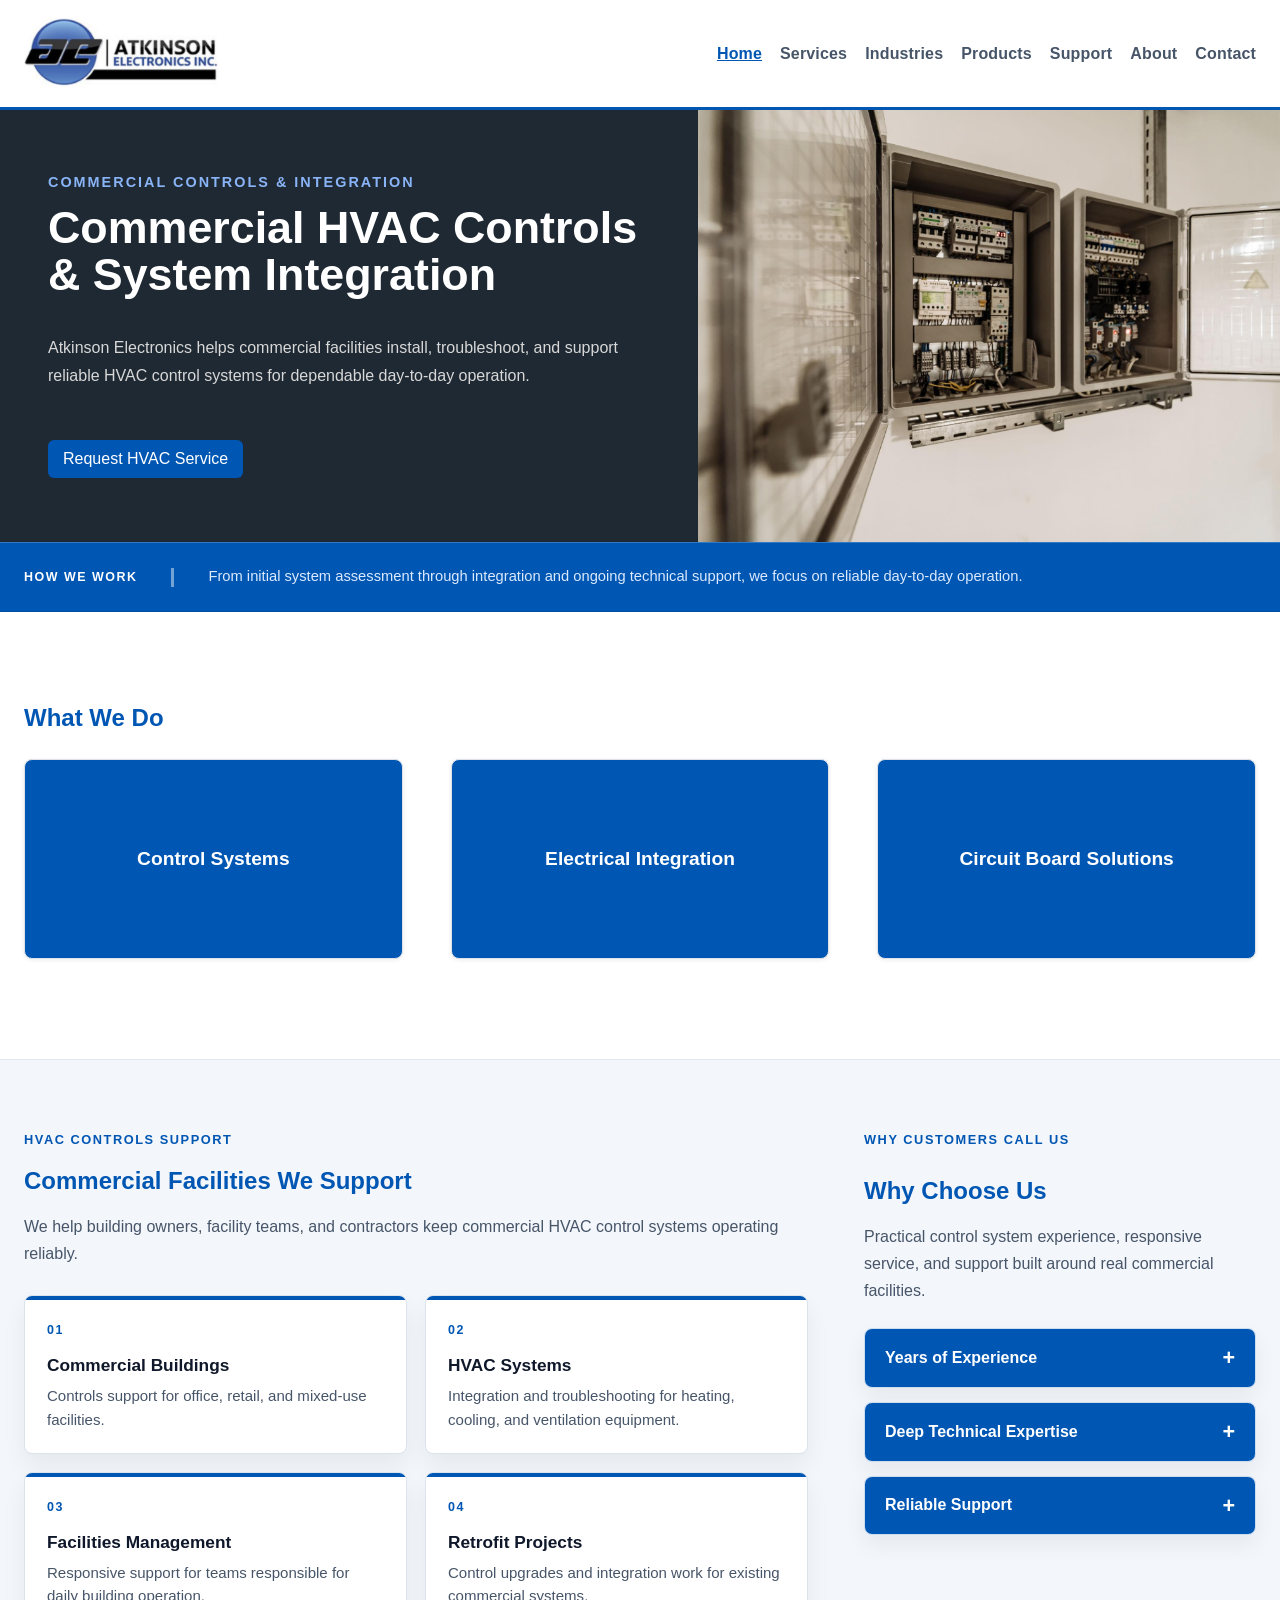
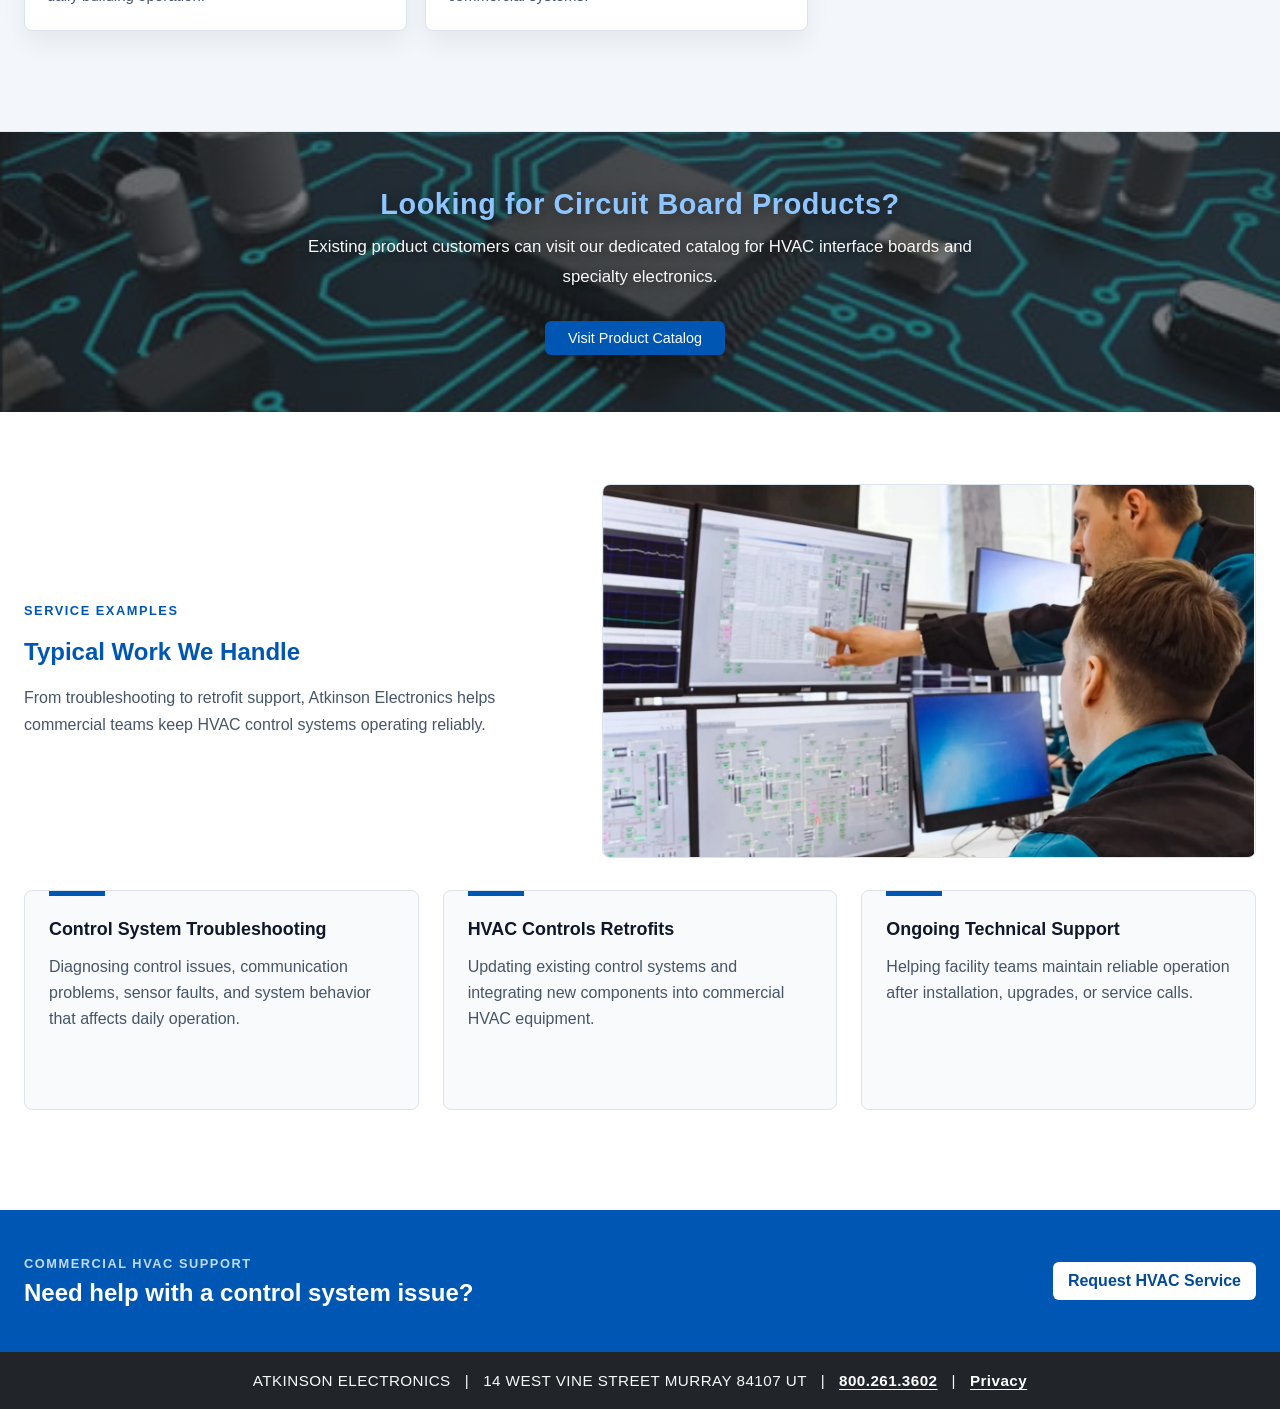
==== commit dc004bc5: "added privicy policy" ====
--- a/index.html
+++ b/index.html
@@ -138,7 +138,7 @@
     <section class="section section-bg-circuit-board">
       <h2>Looking for Circuit Board Products?</h2>
       <p>Existing product customers can visit our dedicated catalog for HVAC interface boards and specialty electronics.</p>
-      <a href="https://atkinsonelectronics.com/" class="btn" target="_blank" rel="noopener">Visit Product Catalog</a>
+      <a href="https://atkinsonelectronics.com/" class="btn">Visit Product Catalog</a>
     </section>
 
     <section class="section work-section">
@@ -181,7 +181,7 @@
     </main>
 
     <footer class="site-footer">
-      <p class="footer-text">ATKINSON ELECTRONICS &nbsp; | &nbsp; 14 WEST VINE STREET MURRAY 84107 UT &nbsp; | &nbsp; <a href="tel:+18002613602">800.261.3602</a></p>
+      <p class="footer-text">ATKINSON ELECTRONICS &nbsp; | &nbsp; 14 WEST VINE STREET MURRAY 84107 UT &nbsp; | &nbsp; <a href="tel:+18002613602">800.261.3602</a> &nbsp; | &nbsp; <a href="privacy.html">Privacy</a></p>
     </footer>
   </div>
   <script src="script.js"></script>
--- a/styles.css
+++ b/styles.css
@@ -1260,6 +1260,51 @@
   color: #a61b1b;
 }
 
+.form-privacy-note {
+  margin: 14px 0 0;
+  color: #64748b;
+  font-size: 0.82rem;
+  line-height: 1.55;
+}
+
+.form-privacy-note a {
+  color: #0056b3;
+}
+
+.privacy-section {
+  padding: 72px 0;
+}
+
+.privacy-inner {
+  max-width: 860px;
+}
+
+.privacy-inner h1 {
+  margin: 0 0 8px;
+  font-size: 2.4rem;
+}
+
+.privacy-updated {
+  margin: 0 0 40px;
+  color: #64748b;
+}
+
+.privacy-inner h2 {
+  margin: 34px 0 10px;
+  color: #0f172a;
+  font-size: 1.25rem;
+}
+
+.privacy-inner p {
+  color: #475569;
+  line-height: 1.75;
+}
+
+.privacy-inner a {
+  color: #0056b3;
+  font-weight: 600;
+}
+
 .process-step {
   position: relative;
   min-height: 180px;
@@ -1546,6 +1591,10 @@
     padding: 44px 0;
   }
 
+  .privacy-section {
+    padding: 44px 0;
+  }
+
   .contact-info {
     grid-template-columns: 1fr;
   }
